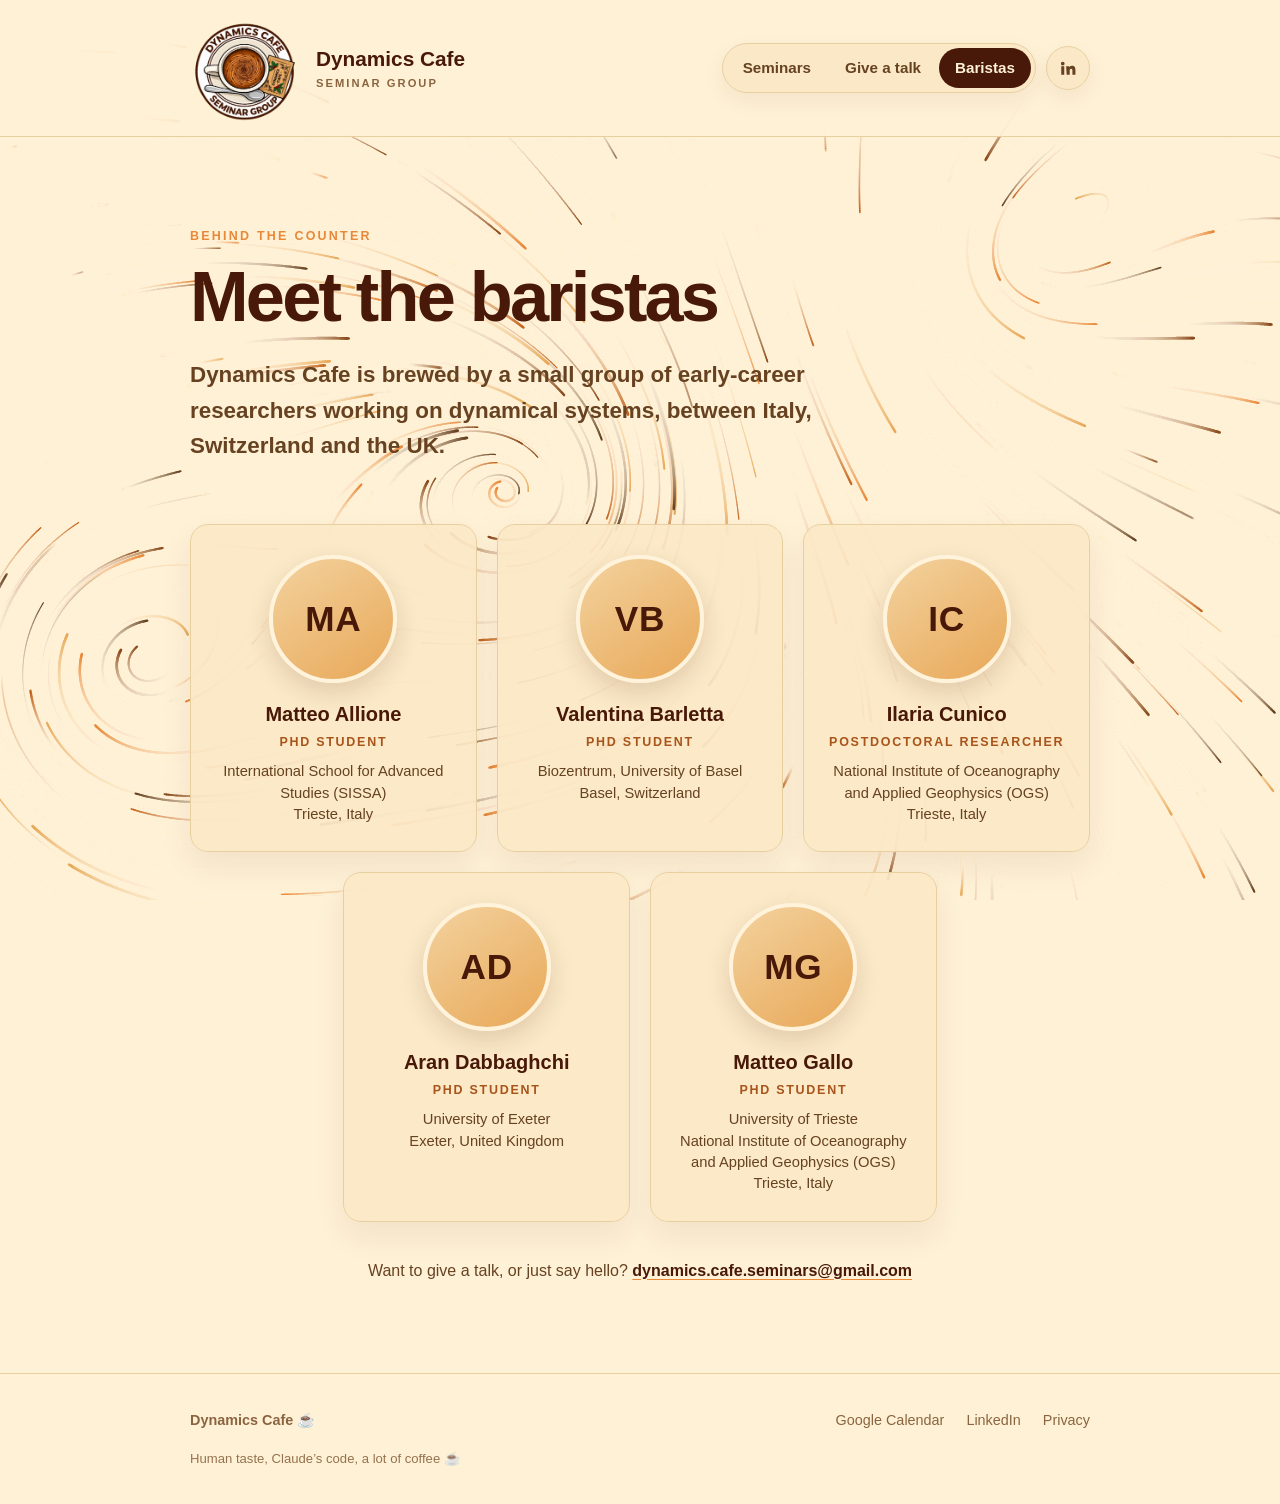
==== baristas.html @ c7403e93 "Christmas decorations, hidden from visitors: preview with ?xmas=on Co-Authored-By: Claude Opus 5.5 <" ====
<!DOCTYPE html>
<html lang="en">

<head>
  <meta charset="UTF-8">
  <meta name="viewport" content="width=device-width, initial-scale=1.0">

  <title>Meet the baristas · Dynamics Cafe</title>

  <meta
    name="description"
    content="The early-career researchers who organise Dynamics Cafe, the monthly online seminar series on dynamical systems and their applications."
  >

  <link rel="canonical" href="https://dynamics-cafe.github.io/baristas.html">
  <link rel="icon" type="image/png" sizes="32x32" href="img/favicon-32.png?v=2">
  <link rel="icon" type="image/png" sizes="192x192" href="img/favicon-192.png?v=2">
  <link rel="apple-touch-icon" href="img/apple-touch-icon.png?v=2">
  <!-- Christmas decorations, on by date (24 Nov - 10 Jan): see js/season.js -->
  <script src="js/season.js?v=20261124k"></script>

  <meta property="og:type" content="website">
  <meta property="og:site_name" content="Dynamics Cafe">
  <meta property="og:title" content="Meet the baristas · Dynamics Cafe">
  <meta property="og:description" content="The early-career researchers who organise Dynamics Cafe.">
  <meta property="og:url" content="https://dynamics-cafe.github.io/baristas.html">
  <meta property="og:image" content="https://dynamics-cafe.github.io/img/preview-card.jpg">
  <meta property="og:image:width" content="2400">
  <meta property="og:image:height" content="1260">
  <meta name="twitter:card" content="summary_large_image">
  <meta name="twitter:image" content="https://dynamics-cafe.github.io/img/preview-card.jpg">

  <link rel="stylesheet" href="style.css?v=20261124j">
</head>

<body>

<canvas id="flow" class="trajectory-background" aria-hidden="true"></canvas>

<!-- the header is written by js/nav.js, the same for every page -->
<header class="site-header" id="site-header"></header>
<script src="js/nav.js?v=20261124j" data-page="baristas"></script>


<main>

  <section class="baristas-hero">
    <div class="container">
      <p class="eyebrow">Behind the counter</p>
      <h1>Meet the baristas</h1>
      <p class="tagline">
        Dynamics Cafe is brewed by a small group of early-career researchers
        working on dynamical systems, between Italy, Switzerland and the UK.
      </p>
    </div>
  </section>

  <section class="baristas-list">
    <div class="container">
      <div id="barista-grid" class="barista-grid">
        <p class="muted">Loading the team…</p>
      </div>

      <p class="baristas-cta">
        Want to give a talk, or just say hello?
        <a href="mailto:dynamics.cafe.seminars@gmail.com">dynamics.cafe.seminars@<wbr>gmail.com</a>
      </p>
    </div>
  </section>

</main>


<!-- the footer is written by js/footer.js, the same for every page -->
<footer class="site-footer" id="site-footer"></footer>
<script src="js/footer.js?v=20261124j"></script>


<script src="js/flow.js?v=20261124a"></script>
<script src="js/team.js?v=20261124b"></script>

</body>
</html>
---- style.css ----
/* ==================================================
   Base
   ================================================== */

:root {
  /* Palette sampled from the logo and the seminar flyer */
  --ink: #481808;
  --text: #664221;
  --muted: #8A6440;
  --line: #E8CFA0;
  --soft: #FBE6C0;
  --paper: #FFF1D6;

  --coffee: #664221;
  --copper: #E88838;
  --caramel: #E8A858;
  --cream: #FFF1D6;
}

* {
  box-sizing: border-box;
}

html {
  scroll-behavior: smooth;
}

/* Links within the page land below the header that stays at the top */
html {
  scroll-padding-top: 84px;
}

/* Moving between pages (js/nav.js): the content fades out, the next page fades in,
   and the header stays put while its pill glides on */
html.is-leaving main,
html.is-leaving footer {
  opacity: 0;
  transform: translateY(6px);
  transition: opacity 0.3s ease, transform 0.3s ease;
}

html.is-arriving main,
html.is-arriving footer {
  animation: page-in 0.7s cubic-bezier(0.22, 1, 0.36, 1) both;
}

@keyframes page-in {
  from { opacity: 0; transform: translateY(10px); }
  to   { opacity: 1; transform: none; }
}

@media (prefers-reduced-motion: reduce) {
  html.is-arriving main,
  html.is-arriving footer {
    animation: none;
  }

  nav .links.is-ready .nav-pill,
  nav .links a,
  .site-header .header-bar {
    transition: none !important;
    animation: none !important;
  }
}

/* The colour lives on <html>: the fixed flow canvas (z-index -1) paints
   above it, and the transparent <body> lets it show through. */
html {
  background: var(--paper);
}

body {
  margin: 0;
  font-family: -apple-system, BlinkMacSystemFont, "Segoe UI",
    Roboto, Helvetica, Arial, sans-serif;
  color: var(--text);
  background: transparent;
  line-height: 1.6;
}

img {
  max-width: 100%;
  display: block;
}

a {
  color: inherit;
}


/* ==================================================
   Layout
   ================================================== */

.container {
  width: min(900px, 90%);
  margin: 0 auto;
}


/* ==================================================
   Header
   ================================================== */

.site-header {
  position: relative;
  z-index: 50;
}

.site-header .header-bar {
  padding: 14px 0;
  border-bottom: 1px solid var(--line);
  background: rgba(255, 241, 214, 0.93);
}

/* after scrolling past it: a slim bar at the top of the window */
.site-header.is-floating .header-bar {
  position: fixed;
  top: 0;
  left: 0;
  right: 0;
  padding: 8px 0;
  background: rgba(255, 241, 214, 0.97);
  box-shadow: 0 6px 20px rgba(72, 24, 8, 0.07);
  animation: bar-in 0.45s cubic-bezier(0.22, 1, 0.36, 1) both;
  transition: transform 0.35s cubic-bezier(0.22, 1, 0.36, 1);
}

.site-header.is-floating .nav-logo {
  width: 50px;
}

.site-header.is-floating .logo {
  gap: 12px;
  font-size: 1.1rem;
}

.site-header.is-floating .logo small {
  display: none;
}

/* phones, while scrolling down */
.site-header.is-floating.is-hidden .header-bar {
  animation: none;                     /* the slide-in animation would otherwise hold it in place */
  transform: translateY(-110%);
}

@keyframes bar-in {
  from { transform: translateY(-100%); }
  to   { transform: none; }
}

nav {
  display: flex;
  justify-content: space-between;
  align-items: center;
  gap: 20px;
}

.logo {
  display: inline-flex;
  align-items: center;
  gap: 16px;
  font-size: 1.3rem;
  font-weight: 700;
  color: var(--ink);
  text-decoration: none;
}

.logo small {
  display: block;
  font-size: 0.7rem;
  font-weight: 600;
  letter-spacing: 0.18em;
  text-transform: uppercase;
  color: var(--muted);
}

.nav-logo {
  width: 110px;
  height: auto;
  object-fit: contain;
}

/* Header links: a calm pill in the style of the seminar and team cards. One dark pill
   (added by js/nav.js) slides under the link of the page or section you are on. */
.nav-right {
  display: flex;
  align-items: center;
  gap: 10px;
}

nav .links,
.nav-icon {
  background: rgba(251, 232, 198, 0.94);
  border: 1px solid var(--line);
  box-shadow: 0 8px 22px rgba(72, 24, 8, 0.06);
}

nav .links {
  position: relative;
  display: flex;
  align-items: center;
  gap: 2px;
  padding: 4px;
  border-radius: 999px;
}

nav .links a {
  position: relative;
  z-index: 1;
  display: inline-flex;
  align-items: center;
  justify-content: center;
  padding: 8px 16px;
  border-radius: 999px;
  color: var(--text);
  font-weight: 600;
  font-size: 0.95rem;
  white-space: nowrap;
  text-decoration: none;
  transition: color 0.5s ease;
}

nav .links a:hover {
  color: var(--ink);
}

/* without the script, the current page is simply filled */
nav .links:not(.has-pill) a[aria-current="page"] {
  color: var(--cream);
  background: var(--ink);
}

.nav-pill {
  position: absolute;
  top: 4px;
  bottom: 4px;
  left: 0;
  border-radius: 999px;
  background: var(--ink);
}

nav .links.is-ready .nav-pill {
  transition: transform 0.85s cubic-bezier(0.65, 0, 0.35, 1), width 0.85s cubic-bezier(0.65, 0, 0.35, 1), opacity 0.5s ease;
}

.nav-pill.is-off {
  opacity: 0;
}

nav .links a.is-on,
nav .links a.is-on:hover {
  color: var(--cream);
}

/* LinkedIn leaves the site, so it sits apart from the page links */
.nav-icon {
  display: inline-flex;
  flex: none;
  align-items: center;
  justify-content: center;
  width: 44px;
  height: 44px;
  border-radius: 50%;
  color: var(--text);
  transition: color 0.3s ease;
}

.nav-icon svg {
  fill: currentColor;
}

.nav-icon:hover {
  color: #0A66C2;
}


/* ==================================================
   Hero
   ================================================== */

.hero {
  position: relative;
  overflow: hidden;
  padding: 110px 0 90px;
}

.hero-content {
  position: relative;
  z-index: 2;
}

.hero h1 {
  margin: 0;
  color: var(--ink);
  font-size: clamp(3rem, 9vw, 6rem);
  line-height: 1;
  letter-spacing: -0.05em;
}

.tagline {
  margin: 24px 0 10px;
  font-size: clamp(1.4rem, 4vw, 2rem);
  font-weight: 600;
}

.intro {
  max-width: 650px;
  font-size: 1.15rem;
  color: var(--text);
}


/* ==================================================
   Hero trajectory background
   ================================================== */

/* No panel blurs what is behind it (backdrop-filter): re-blurring the moving background on
   every frame made the page crawl on computers without graphics acceleration (often Chrome
   on Linux). The panels are nearly opaque instead.

   Sized to the largest viewport (100lvh): on phones the address bar slides in and out while
   scrolling, and a canvas that followed it would be stretched and redrawn on every scroll. */
.trajectory-background {
  position: fixed;
  top: 0;
  left: 0;
  width: 100%;
  height: 100vh;
  height: 100lvh;
  pointer-events: none;
  z-index: -1;
}


/* ==================================================
   Buttons
   ================================================== */

.buttons {
  display: flex;
  flex-wrap: wrap;
  gap: 12px;
  margin-top: 32px;
}

.button {
  display: inline-block;
  padding: 13px 22px;
  border-radius: 8px;

  background: var(--ink);
  color: var(--paper);

  text-decoration: none;
  font-weight: 700;

  box-shadow:
    0 6px 18px rgba(84, 32, 0, 0.16);

  transition:
    transform 0.2s ease,
    background 0.2s ease,
    box-shadow 0.2s ease;
}

.button:hover {
  background: var(--coffee);
  transform: translateY(-2px);

  box-shadow:
    0 9px 24px rgba(84, 32, 0, 0.22);
}

.button.secondary {
  background: var(--soft);
  color: var(--ink);
}

.centered-buttons {
  justify-content: center;
}


/* ==================================================
   Sections
   ================================================== */

section {
  padding: 70px 0;
  border-top: 1px solid var(--line);
}

section h2 {
  margin-top: 0;
  font-size: 2rem;
  color: var(--ink);
}

.section-intro {
  color: var(--muted);
  margin-bottom: 30px;
}


/* ==================================================
   Upcoming seminar card
   ================================================== */

.event {
  max-width: none;
  padding: 36px 40px 40px;
  background: rgba(251, 230, 192, 0.93);
  border: 1px solid var(--line);
  border-left: 4px solid var(--copper);
  border-radius: 12px;
}

.event h3 {
  margin-top: 0;
  font-size: 1.5rem;
}


/* ==================================================
   Past seminars
   ================================================== */

.seminar-list {
  display: grid;
  gap: 16px;
}

.seminar-item {
  padding: 24px 0;
  border-top: 1px solid var(--line);
}

.seminar-item:last-child {
  border-bottom: 1px solid var(--line);
}

.seminar-item h3 {
  margin: 4px 0 0;
  font-size: 1.25rem;
}


/* ==================================================
   Subscribe
   ================================================== */

.subscribe {
  text-align: center;
}

.subscribe p {
  max-width: 600px;
  margin-left: auto;
  margin-right: auto;
}


/* ==================================================
   Utility
   ================================================== */

.muted {
  color: var(--muted);
}
.meeting-note {
  color: var(--ink);
  margin-top: 14px;
}


/* ==================================================
   Footer
   ================================================== */

footer {
  padding: 35px 0;
  border-top: 1px solid var(--line);
  background: rgba(255, 241, 214, 0.93);
  color: var(--muted);
  font-size: 0.9rem;
}

footer a {
  color: inherit;
}

.footer-content {
  display: flex;
  justify-content: space-between;
  align-items: center;
  gap: 30px;
}

.footer-content p {
  margin: 0;
}

.footer-content a {
  text-decoration: none;
}

.footer-content a:hover {
  text-decoration: underline;
}


/* ==================================================
   Accessibility
   ================================================== */

@media (prefers-reduced-motion: reduce) {
  html {
    scroll-behavior: auto;
  }

  .button {
    transition: none;
  }
}


/* ==================================================
   Mobile
   ================================================== */

@media (max-width: 650px) {
  nav {
    align-items: center;
    gap: 12px;
  }

  .logo {
    gap: 12px;
  }

  .nav-logo {
    width: 85px;
  }


  .hero {
    padding: 80px 0 65px;
  }

  .footer-content {
    display: block;
  }

  .footer-content p + p {
    margin-top: 18px;
  }
}


/* Speaker profile link */

.speaker-links {
  display: flex;
  flex-wrap: wrap;
  gap: 8px;
  margin: -6px 0 18px;
}

.speaker-links a {
  padding: 4px 12px;
  border: 1px solid var(--line);
  border-radius: 999px;
  background: rgba(255, 241, 214, 0.7);
  color: var(--ink);
  font-size: 0.88rem;
  font-weight: 600;
  text-decoration: none;
  transition: border-color 0.2s ease, background 0.2s ease;
}

.speaker-links a::after {
  content: " ↗";
  color: var(--copper);
}

.speaker-links a:hover,
.speaker-links a:focus-visible {
  border-color: var(--copper);
  background: #fff;
  outline: none;
}


/* ==================================================
   Call for speakers / contact
   ================================================== */

.talk {
  border-top: 0;
  padding: 20px 0 90px;
}

.talk-panel {
  display: grid;
  grid-template-columns: 1.05fr 1fr;
  gap: 48px;
  padding: 44px;
  background: rgba(255, 241, 214, 0.93);
  border: 1px solid var(--line);
  border-radius: 20px;
  box-shadow: 0 18px 40px rgba(72, 24, 8, 0.08);
}

.talk-intro,
.talk-send {
  min-width: 0;
}

.eyebrow {
  margin: 0 0 14px;
  font-size: 0.78rem;
  font-weight: 700;
  letter-spacing: 0.18em;
  text-transform: uppercase;
  color: var(--copper);
}

.talk-intro h2 {
  display: flex;
  align-items: center;
  gap: 14px;
  margin: 0 0 18px;
  font-size: clamp(1.8rem, 4vw, 2.4rem);
  line-height: 1.15;
  letter-spacing: -0.02em;
  text-wrap: balance;
}

.mic {
  flex: none;
  fill: none;
  stroke: var(--copper);
  stroke-width: 1.8;
  stroke-linecap: round;
  stroke-linejoin: round;
}

.mic rect {
  fill: rgba(232, 136, 56, 0.16);
}

.talk-intro p {
  margin: 0 0 14px;
  font-size: 1.08rem;
}

.talk-intro .muted {
  font-size: 0.98rem;
}

.talk-send {
  padding: 28px;
  background: rgba(251, 230, 192, 0.7);
  border: 1px solid var(--line);
  border-radius: 14px;
}

.talk-label {
  margin: 0 0 14px;
  font-size: 0.78rem;
  font-weight: 700;
  letter-spacing: 0.18em;
  text-transform: uppercase;
  color: var(--muted);
}

.checklist {
  list-style: none;
  margin: 0 0 26px;
  padding: 0;
  display: grid;
  gap: 12px;
}

.checklist li {
  position: relative;
  padding-left: 32px;
  color: var(--ink);
  font-weight: 600;
}

.checklist li::before {
  content: "";
  position: absolute;
  left: 0;
  top: 0.28em;
  width: 18px;
  height: 18px;
  border-radius: 50%;
  background: var(--copper);
}

.checklist li::after {
  content: "";
  position: absolute;
  left: 6px;
  top: calc(0.28em + 3.5px);
  width: 5px;
  height: 9px;
  border: solid var(--paper);
  border-width: 0 2px 2px 0;
  transform: rotate(45deg) scale(0.9);
}

.checklist .optional {
  font-weight: 500;
  color: var(--text);
}

.checklist .optional::before {
  background: transparent;
  border: 2px solid var(--caramel);
}

.checklist .optional::after {
  display: none;
}

.checklist .optional span {
  margin-left: 6px;
  padding: 1px 8px;
  border-radius: 999px;
  border: 1px solid var(--line);
  font-size: 0.72rem;
  font-weight: 600;
  letter-spacing: 0.04em;
  text-transform: uppercase;
  color: var(--muted);
  white-space: nowrap;
}

.talk-send .button {
  display: block;
  text-align: center;
}

.talk-email {
  margin: 16px 0 4px;
  text-align: center;
  font-weight: 600;
}

.talk-email a {
  text-decoration-color: var(--copper);
  text-underline-offset: 3px;
}

.talk-note {
  margin: 0;
  text-align: center;
  font-size: 0.92rem;
}

.talk-send a:focus-visible,
.button:focus-visible {
  outline: 3px solid var(--copper);
  outline-offset: 3px;
}

@media (max-width: 760px) {
  .talk-panel {
    grid-template-columns: 1fr;
    gap: 28px;
    padding: 28px 22px;
  }

  .talk-send {
    padding: 22px;
  }

  .talk-email {
    font-size: 0.9rem;
    overflow-wrap: normal;
  }
}


/* ==================================================
   Speaker row (optional portrait) and abstract
   ================================================== */

.speaker {
  display: flex;
  align-items: center;
  gap: 20px;
  margin: 0 0 16px;
}

.speaker-info {
  margin: 0;
  min-width: 0;
}

.speaker-info strong {
  display: block;
  font-size: 1.2rem;
  line-height: 1.3;
  color: var(--ink);
}

.speaker-info span {
  display: block;
  margin-top: 4px;
  line-height: 1.45;
}

/* Fixed portrait frame: any photo (landscape, square, tall) is cropped to fit. */
.speaker-photo {
  flex: none;
  width: 112px;
  aspect-ratio: 4 / 5;
  overflow: hidden;
  border-radius: 16px;
  border: 1px solid var(--line);
  background: var(--soft);
  box-shadow: 0 10px 24px rgba(72, 24, 8, 0.14);
  position: relative;
}

.speaker-photo img {
  display: block;
  width: 100%;
  height: 100%;
  object-fit: cover;
  max-width: none;
}

.speaker-links {
  margin-top: 0;
}

.abstract {
  margin-top: 26px;
  padding: 22px 24px 20px;
  background: rgba(255, 241, 214, 0.72);
  border: 1px solid var(--line);
  border-radius: 14px;
}

.abstract-label {
  display: flex;
  align-items: center;
  gap: 12px;
  margin: 0 0 14px;
  font-size: 0.78rem;
  font-weight: 700;
  letter-spacing: 0.18em;
  text-transform: uppercase;
  color: var(--copper);
}

.abstract-label::after {
  content: "";
  flex: 1;
  height: 1px;
  background: var(--line);
}

.abstract-text {
  margin: 0 0 12px;
  max-width: 66ch;
  font-size: 1.02rem;
  line-height: 1.75;
  color: var(--text);
  hyphens: auto;
  text-wrap: pretty;
}

.abstract-text:last-child {
  margin-bottom: 0;
}

@media (max-width: 650px) {
  .event {
    padding: 22px 18px;
  }

  .speaker-photo {
    width: 84px;
    border-radius: 12px;
  }

  .speaker {
    gap: 14px;
  }

  .abstract {
    padding: 18px 16px;
  }

  .abstract-text {
    font-size: 0.98rem;
    line-height: 1.7;
  }
}


/* Seminar card: same width as the panels below.
   Speaker on the left, date and join on the right, abstract underneath in two columns. */

.event-grid {
  margin-top: 26px;
}

.event-main {
  display: grid;
  grid-template-columns: minmax(0, 1.15fr) minmax(0, 1fr);
  gap: 0 48px;
  align-items: stretch;
}

.event-who,
.event-when {
  display: flex;
  flex-direction: column;
  justify-content: center;   /* both halves centred on the same horizontal axis */
  min-width: 0;
}

.event-when {
  padding-left: 48px;
  border-left: 1px solid var(--line);
}

.event-when > :first-child {
  margin-top: 0;
}

.event-who > :last-child,
.event-when > :last-child {
  margin-bottom: 0;
}

.event-grid .abstract {
  margin-top: 30px;
}

.abstract-body {
  max-width: 76ch;
  margin: 0 auto;
}

.event-grid .abstract-text {
  max-width: none;
}

.abstract-label + .abstract-body > .abstract-text:first-child::first-letter {
  float: left;
  margin: 4px 10px 0 0;
  font-size: 3.1rem;
  line-height: 0.85;
  font-weight: 700;
  color: var(--ink);
}

@media (max-width: 820px) {
  .event {
    padding: 28px 22px 30px;
  }

  .event-main {
    grid-template-columns: minmax(0, 1fr);
    gap: 22px;
  }

  .event-when {
    padding-left: 0;
    padding-top: 22px;
    border-left: 0;
    border-top: 1px solid var(--line);
  }

}


/* ==================================================
   Calendar link
   ================================================== */

.calendar-cta {
  display: flex;
  align-items: center;
  flex-wrap: wrap;
  gap: 10px 18px;
  margin-top: 18px;
}

.calendar-cta .button {
  display: inline-flex;
  align-items: center;
  gap: 10px;
  padding: 11px 20px;
  border: 1px solid var(--line);
  background: rgba(255, 241, 214, 0.94);
  box-shadow: 0 6px 16px rgba(72, 24, 8, 0.08);
}

.calendar-cta .button:hover {
  background: #fff;
  border-color: var(--copper);
}

.calendar-cta svg {
  flex: none;
  fill: none;
  stroke: var(--copper);
  stroke-width: 1.8;
  stroke-linecap: round;
  stroke-linejoin: round;
}

.calendar-cta .muted {
  font-size: 0.95rem;
}

.footer-links {
  display: flex;
  gap: 22px;
}


.calendar-help {
  margin-top: 14px;
  max-width: 640px;
  padding: 12px 18px;
  background: rgba(255, 241, 214, 0.94);
  border: 1px solid var(--line);
  border-radius: 12px;
}

.calendar-help summary {
  cursor: pointer;
  font-weight: 600;
  color: var(--ink);
}

.calendar-help ol {
  margin: 12px 0 10px;
  padding-left: 1.2em;
}

.calendar-help li + li {
  margin-top: 4px;
}

.ics-url {
  width: 100%;
  box-sizing: border-box;
  padding: 9px 12px;
  border: 1px solid var(--line);
  border-radius: 8px;
  background: #fff;
  color: var(--text);
  font: 0.82rem/1.4 ui-monospace, SFMono-Regular, Menlo, Consolas, monospace;
}

.calendar-help p {
  margin: 10px 0 0;
  font-size: 0.92rem;
}

.calendar-help ul {
  margin: 12px 0 0;
  padding-left: 1.2em;
}

.calendar-help ul li + li {
  margin-top: 4px;
}

.calendar-help .ics-url {
  margin-top: 12px;
}

.ics-row {
  display: flex;
  gap: 8px;
  align-items: stretch;
  margin-top: 12px;
}

.ics-row .ics-url {
  flex: 1;
  min-width: 0;
  margin-top: 0;
}

.copy-button {
  flex: none;
  padding: 0 18px;
  border: 1px solid var(--ink);
  border-radius: 8px;
  background: var(--ink);
  color: var(--paper);
  font: inherit;
  font-size: 0.92rem;
  font-weight: 700;
  cursor: pointer;
  transition: background 0.2s ease, transform 0.2s ease;
}

.copy-button:hover {
  background: var(--coffee);
}

.copy-button:focus-visible {
  outline: 3px solid var(--copper);
  outline-offset: 2px;
}

.copy-button.is-copied {
  background: #2f6b3a;
  border-color: #2f6b3a;
}

.copy-status {
  min-height: 1.3em;
  margin: 8px 0 0;
  font-size: 0.88rem;
  color: var(--muted);
}

@media (max-width: 480px) {
  .ics-row {
    flex-direction: column;
  }

  .copy-button {
    padding: 11px 18px;
  }
}


/* Small credit line under the footer */

.footer-credit {
  margin-top: 16px;
  margin-bottom: 0;
  font-size: 0.82rem;
  color: var(--muted);
  opacity: 0.9;
}


/* ==================================================
   Seminar deck: past seminars on the left, next seminar first
   ================================================== */

.seminar-deck {
  max-width: 100%;
}

.deck-bar {
  display: flex;
  align-items: center;
  justify-content: space-between;
  gap: 12px;
  margin: 0 0 12px;
}

.deck-bar[hidden] {
  display: none;
}

.deck-status {
  flex: 1;
  display: flex;
  align-items: center;
  gap: 14px;
  margin: 0;
  min-width: 0;
}

/* plain text between two hairlines, so it never looks like one of the buttons */
.deck-status::before,
.deck-status::after {
  content: "";
  flex: 1;
  height: 1px;
  background: rgba(72, 24, 8, 0.28);
}

.deck-status > span {
  display: flex;
  flex-direction: column;
  align-items: center;
  gap: 2px;
  text-align: center;
  line-height: 1.25;
  text-shadow:
    0 0 6px var(--paper),
    0 0 12px var(--paper),
    0 0 18px var(--paper);
}

/* small tracked eyebrow, like the "Save the date" label */
.deck-kind {
  color: #A8541A;
  font-size: 0.74rem;
  font-weight: 800;
  letter-spacing: 0.2em;
  text-transform: uppercase;
}

.deck-date {
  color: var(--ink);
  font-size: 1.05rem;
  font-weight: 700;
}

/* where you are in the strip */
.deck-dots {
  display: flex;
  justify-content: center;
  gap: 8px;
  margin-top: 14px;
}

.deck-dots[hidden] {
  display: none;
}

.deck-dots button {
  width: 8px;
  height: 8px;
  padding: 0;
  border: 0;
  border-radius: 999px;
  background: rgba(72, 24, 8, 0.25);
  cursor: pointer;
  transition: width 0.25s ease, background 0.25s ease;
}

.deck-dots button[aria-current="true"] {
  width: 24px;
  background: var(--copper);
}

.deck-dots button:focus-visible {
  outline: 3px solid var(--copper);
  outline-offset: 3px;
}

.deck-btn {
  display: inline-flex;
  align-items: center;
  gap: 6px;
  padding: 9px 16px;
  border: 1px solid var(--line);
  border-radius: 999px;
  background: rgba(255, 241, 214, 0.95);
  color: var(--ink);
  font: inherit;
  font-size: 0.9rem;
  font-weight: 700;
  cursor: pointer;
  transition: border-color 0.2s ease, background 0.2s ease, opacity 0.2s ease;
}

.deck-btn svg {
  flex: none;
  fill: none;
  stroke: var(--copper);
  stroke-width: 2.2;
  stroke-linecap: round;
  stroke-linejoin: round;
}

.deck-btn:hover:not(:disabled) {
  border-color: var(--copper);
  background: #fff;
}

.deck-btn:disabled {
  opacity: 0.35;
  cursor: default;
}

.deck-btn:focus-visible,
.deck-track:focus-visible {
  outline: 3px solid var(--copper);
  outline-offset: 3px;
}

.deck-track {
  position: relative;
  display: flex;
  align-items: flex-start;
  gap: 20px;
  overflow-x: auto;
  overflow-y: hidden;
  scroll-snap-type: x mandatory;
  overscroll-behavior-x: contain;
  scrollbar-width: none;
  -webkit-overflow-scrolling: touch;
  border-radius: 12px;
}

/* phones: the script moves the strip one card per swipe, so the browser's snapping is off */
.deck-track.swipe {
  scroll-snap-type: none;
  touch-action: pan-y pinch-zoom;
}

.deck-track::-webkit-scrollbar {
  display: none;
}

.deck-track.ready {
  transition: height 0.3s ease;
}

.deck-slide {
  flex: 0 0 100%;
  min-width: 0;
  box-sizing: border-box;
  scroll-snap-align: start;
  scroll-snap-stop: always;
}

.past-slide {
  border-left-color: var(--caramel);
}

/* the bar above already says which seminar this is */
.seminar-deck.has-bar .deck-slide > p.muted:first-child {
  display: none;
}

.keyword-chips {
  display: flex;
  flex-wrap: wrap;
  gap: 6px;
  margin: 14px 0 0;
}

.keyword-chips span {
  padding: 3px 11px;
  border-radius: 999px;
  background: rgba(232, 136, 56, 0.16);
  color: var(--ink);
  font-size: 0.8rem;
  font-weight: 600;
}

@media (max-width: 520px) {
  .deck-bar {
    flex-wrap: wrap;
  }

  .deck-status {
    order: 3;
    flex-basis: 100%;
  }
}

@media (prefers-reduced-motion: reduce) {
  .deck-track.ready {
    transition: none;
  }
}

.planned {
  margin: 4px 0 14px;
  padding: 14px 18px;
  background: rgba(255, 241, 214, 0.75);
  border: 1px solid var(--line);
  border-radius: 12px;
}

.planned p {
  margin: 0;
}

.planned-label {
  margin-bottom: 4px !important;
  font-size: 0.78rem;
  font-weight: 700;
  letter-spacing: 0.16em;
  text-transform: uppercase;
  color: var(--copper);
}


/* "Brewing..." card, while the next speaker is not announced yet */

.brew {
  display: grid;
  grid-template-columns: auto 1fr;
  align-items: center;
  gap: 24px 40px;
}

.brew-figure {
  display: grid;
  justify-items: center;
  gap: 10px;
}

.brew-art {
  position: relative;
  width: 176px;
  height: 176px;
  border-radius: 50%;
  overflow: hidden;
  background: radial-gradient(circle at 50% 45%, #fff8ea 0%, var(--paper) 62%, rgba(255, 241, 214, 0.4) 100%);
  border: 1px solid var(--line);
}

/* names the brewing method on show: method on one line, place on the next. Fixed size, so a
   long name never reflows the card when it changes. */
.brew-caption {
  display: grid;
  gap: 2px;
  width: 176px;
  height: 2.6em;
  margin: 0;
  text-align: center;
  white-space: nowrap;
}

.brew-name {
  font-size: 0.72rem;
  font-weight: 800;
  letter-spacing: 0.14em;
  text-transform: uppercase;
  color: #A8541A;
}

.brew-place {
  font-size: 0.78rem;
  color: var(--muted);
}

.brewing {
  margin: 0 0 6px;
  font-size: 2.1rem !important;
  letter-spacing: -0.01em;
  color: var(--ink);
}

.brew-dots i {
  font-style: normal;
  animation: brew-dot 1.8s ease-in-out infinite;
}

.brew-dots i:nth-child(2) { animation-delay: 0.3s; }
.brew-dots i:nth-child(3) { animation-delay: 0.6s; }

.brew-lead {
  margin: 0 0 16px;
}

.brew .planned {
  margin: 0;
}

.brew-note {
  margin: 22px 0 0;
}

.brew-doodle {
  display: block;
  width: 100%;
  height: 100%;
}

.brew-doodle .line,
.brew-doodle .stream,
.brew-doodle .water {
  fill: none;
  stroke: var(--ink);
  stroke-width: 2.4;
  stroke-linecap: round;
  stroke-linejoin: round;
}

.brew-doodle .thin {
  stroke-width: 1.4;
  opacity: 0.6;
}

.brew-doodle .thick {
  stroke-width: 3.4;
}

.brew-doodle .knob {
  fill: var(--ink);
}

.brew-doodle .needle,
.brew-doodle .flame,
.brew-doodle .lamp {
  stroke: var(--copper);
  fill: var(--copper);
}

.brew-doodle .needle {
  fill: none;
}

/* coffee pouring: thin dashed lines flowing down */
.brew-doodle .stream {
  stroke: var(--copper);
  stroke-width: 1.8;
  stroke-dasharray: 5 4;
  animation: pour-flow 0.6s linear infinite;
}

.brew-doodle .water {
  stroke: var(--muted);
  stroke-width: 1.4;
  stroke-dasharray: 3 4;
  animation: pour-flow 0.5s linear infinite;
}

.brew-doodle .coffee,
.brew-doodle .drop {
  fill: #6b2f12;
  opacity: 0.8;
}

.brew-doodle .milk {
  fill: #EDD3A8;
}

/* poured liquid: a ribbon that falls in an arc, with a faint highlight running down it */
.brew-doodle .liquid {
  fill: #6b2f12;
  opacity: 0.85;
}

.brew-doodle .water-liquid {
  fill: rgba(102, 66, 33, 0.45);
}

.brew-doodle .shine {
  fill: none;
  stroke: rgba(255, 241, 214, 0.75);
  stroke-width: 0.7;
  stroke-linecap: round;
  stroke-dasharray: 2 6;
  animation: pour-flow 0.5s linear infinite;
}

.brew-doodle .foam-fill {
  fill: #D9A066;
}

.brew-doodle .grounds {
  fill: #3b1a0a;
}

.brew-doodle .bubble {
  fill: none;
  stroke: #D9A066;
  stroke-width: 1;
}

.brew-doodle .hole {
  fill: var(--ink);
}

.brew-doodle .plate {
  fill: var(--paper);
}

.brew-doodle .foam {
  fill: #D9A066;
  stroke: var(--ink);
  stroke-width: 1.4;
}

@keyframes pour-flow {
  to { stroke-dashoffset: -9; }
}

@keyframes brew-dot {
  0%, 100% { opacity: 0.2; }
  40% { opacity: 1; }
}

@media (max-width: 620px) {
  .brew {
    grid-template-columns: 1fr;
    justify-items: center;
    text-align: center;
  }

  .brew-art {
    width: 156px;
    height: 156px;
  }


  .brew-text {
    width: 100%;
  }

  .brew .planned {
    text-align: left;
  }

  .brewing {
    font-size: 1.8rem !important;
  }
}

@media (prefers-reduced-motion: reduce) {
  .brew-doodle .stream,
  .brew-doodle .shine,
  .brew-doodle .water,
  .brew-dots i {
    animation: none;
  }
}


/* ==================================================
   Abstract "Read more" (only shows on phones)
   ================================================== */

.abstract-more {
  display: block;
  margin: 12px auto 0;
  padding: 8px 18px;
  border: 1px solid var(--line);
  border-radius: 999px;
  background: rgba(255, 241, 214, 0.95);
  color: var(--ink);
  font: inherit;
  font-size: 0.9rem;
  font-weight: 700;
  cursor: pointer;
}

.abstract-more[hidden] {
  display: none;
}

.abstract-more:focus-visible {
  outline: 3px solid var(--copper);
  outline-offset: 3px;
}


/* ==================================================
   Phones: lighter, roomier layout and a smoother scroll
   (kept last so it wins over the wider breakpoints above)
   ================================================== */

@media (max-width: 650px) {

  .site-header .header-bar,
  footer {
    background: rgba(255, 241, 214, 0.94);
  }

  .event {
    background: rgba(251, 232, 198, 0.95);
  }

  .talk-panel,
  .calendar-help,
  .calendar-cta .button {
    background: rgba(255, 243, 220, 0.95);
  }

  /* 16px side margins */
  .container {
    width: auto;
    margin: 0 16px;
  }

  /* header: small logo, name on one line, links on one row */
  .site-header .header-bar {
    padding: 10px 0;
  }

  html {
    scroll-padding-top: 72px;
  }

  /* the bar at the top of the window: just the links */
  .site-header.is-floating .header-bar {
    padding: 8px 0;
  }

  .site-header.is-floating .logo {
    display: none;
  }

  nav {
    gap: 10px;
  }

  .logo {
    gap: 10px;
    font-size: 1.05rem;
    line-height: 1.2;
    white-space: nowrap;
  }

  .logo small {
    font-size: 0.62rem;
    letter-spacing: 0.16em;
  }

  .nav-logo {
    width: 52px;
  }

  /* links get their own row under the logo, spread across the width */
  nav {
    flex-wrap: wrap;
  }

  .nav-right {
    width: 100%;
    gap: 8px;
  }

  nav .links {
    flex: 1;
    min-width: 0;
  }

  nav .links a {
    flex: 1 1 auto;
    padding: 8px 8px;
    font-size: 0.9rem;
  }

  .nav-icon {
    width: 42px;
    height: 42px;
  }


  /* hero */
  .hero {
    padding: 44px 0 56px;
  }

  .hero h1 {
    font-size: clamp(2.8rem, 15vw, 3.6rem);
  }

  .tagline {
    margin: 14px 0 22px;
    font-size: 1.22rem;
    line-height: 1.4;
  }

  /* seminar strip: round arrows either side of the date */
  .deck-bar {
    flex-wrap: nowrap;
    gap: 10px;
    margin-bottom: 14px;
  }

  .deck-status {
    order: 0;
    flex-basis: auto;
    gap: 10px;
  }

  .deck-btn {
    flex: none;
    justify-content: center;
    width: 40px;
    height: 40px;
    padding: 0;
  }

  .deck-btn span {
    display: none;
  }

  .deck-btn svg {
    width: 18px;
    height: 18px;
  }

  .deck-dots {
    margin-top: 16px;
  }

  /* seminar card */
  .event {
    padding: 22px 18px 24px;
    border-radius: 14px;
  }

  .event h3 {
    font-size: 1.32rem;
    line-height: 1.3;
    text-wrap: balance;
  }

  .event-grid {
    margin-top: 18px;
  }

  .event-main {
    gap: 18px;
  }

  .event-when {
    padding-top: 18px;
  }

  .speaker {
    align-items: flex-start;
  }

  .speaker-info strong {
    font-size: 1.1rem;
  }

  .speaker-info span {
    font-size: 0.92rem;
  }

  .keyword-chips {
    margin-top: 12px;
  }

  .event-when .buttons {
    margin-top: 16px;
  }

  .event-when .button {
    display: block;
    width: 100%;
    text-align: center;
  }

  .meeting-note {
    font-size: 0.92rem;
    color: var(--text);
  }

  /* abstract: no box inside the box, no hyphen breaks, first lines only until opened */
  .event-grid .abstract {
    margin-top: 22px;
    padding: 18px 0 0;
    background: none;
    border: 0;
    border-top: 1px solid var(--line);
    border-radius: 0;
  }

  .abstract-text {
    font-size: 0.97rem;
    line-height: 1.65;
    hyphens: manual;
  }

  .abstract:not(.is-open) .abstract-body {
    max-height: 15em;
    overflow: hidden;
  }

  .abstract.is-cut:not(.is-open) .abstract-body {
    -webkit-mask-image: linear-gradient(to bottom, #000 60%, transparent);
    mask-image: linear-gradient(to bottom, #000 60%, transparent);
  }

  .abstract-label + .abstract-body > .abstract-text:first-child::first-letter {
    font-size: 2.6rem;
    margin-right: 8px;
  }

  /* calendar buttons: same width, one per row */
  .calendar-cta {
    flex-direction: column;
    align-items: stretch;
    gap: 10px;
    margin-top: 22px;
  }

  .calendar-cta .button {
    justify-content: center;
  }

  .calendar-cta .muted {
    text-align: center;
    font-size: 0.88rem;
  }

  .calendar-help {
    padding: 12px 16px;
  }

  .calendar-help summary {
    font-size: 0.92rem;
  }

  /* call for speakers */
  .talk {
    padding: 8px 0 56px;
  }

  .talk-panel {
    gap: 22px;
    padding: 26px 18px 18px;
    border-radius: 16px;
  }

  .talk-intro h2 {
    font-size: 1.75rem;
    gap: 10px;
  }

  .talk-intro p {
    font-size: 1rem;
  }

  .talk-intro .muted {
    font-size: 0.92rem;
    margin-bottom: 0;
  }

  .talk-send {
    padding: 20px 18px;
  }

  /* footer: one centred column */
  footer {
    padding: 26px 0 30px;
    text-align: center;
  }

  .footer-links {
    justify-content: center;
  }

  .footer-credit {
    margin-top: 14px;
  }

  .brew-note {
    text-align: center;
    font-size: 0.92rem;
  }
}


/* ==================================================
   Baristas: "Behind the counter" teaser and the team page
   ================================================== */

.counter {
  border-top: 0;
  padding: 0 0 90px;
}

.counter-card {
  display: grid;
  grid-template-columns: auto 1fr auto;
  align-items: center;
  gap: 28px;
  padding: 28px 34px;
  background: rgba(255, 243, 220, 0.93);
  border: 1px solid var(--line);
  border-radius: 20px;
  box-shadow: 0 18px 40px rgba(72, 24, 8, 0.08);
  color: inherit;
  text-decoration: none;
  transition: border-color 0.2s ease, transform 0.2s ease, box-shadow 0.2s ease;
}

.counter-card:hover,
.counter-card:focus-visible {
  border-color: var(--copper);
  transform: translateY(-2px);
  box-shadow: 0 22px 46px rgba(72, 24, 8, 0.12);
  outline: none;
}

.counter-text {
  display: grid;
  gap: 4px;
  min-width: 0;
}

.counter-text .eyebrow {
  margin: 0;
}

.counter-title {
  text-wrap: balance;
  color: var(--ink);
  font-size: 1.45rem;
  font-weight: 700;
  line-height: 1.25;
}

.counter-lead {
  color: var(--text);
}

.counter-go {
  padding: 11px 20px;
  border-radius: 8px;
  background: var(--ink);
  color: var(--paper);
  font-weight: 700;
  white-space: nowrap;
}

/* overlapping round faces */
.barista-faces {
  display: flex;
  padding-left: 14px;
}

.barista-faces > span {
  margin-left: -14px;
}

.barista-face,
.barista-photo {
  display: grid;
  place-items: center;
  overflow: hidden;
  border-radius: 50%;
  background: var(--soft);
  color: var(--ink);
  font-weight: 800;
  letter-spacing: 0.02em;
}

.barista-face {
  width: 54px;
  height: 54px;
  border: 3px solid #FFF3DC;
  font-size: 0.95rem;
  box-shadow: 0 4px 10px rgba(72, 24, 8, 0.12);
}

.barista-face img,
.barista-photo img {
  width: 100%;
  height: 100%;
  object-fit: cover;
  max-width: none;
}

.is-initials {
  background: linear-gradient(145deg, #F3D29E, #E8A858);
}

/* the team page */
.baristas-hero {
  border-top: 0;
  padding: 90px 0 30px;
}

.baristas-hero h1 {
  margin: 0;
  color: var(--ink);
  font-size: clamp(2.6rem, 7vw, 4.4rem);
  line-height: 1.02;
  letter-spacing: -0.04em;
}

.baristas-hero .tagline {
  max-width: 640px;
  font-size: clamp(1.15rem, 2.6vw, 1.4rem);
}

.baristas-list {
  border-top: 0;
  padding: 20px 0 90px;
}

/* wraps into centred rows, so five cards sit as 3 + 2 without a hole on the right */
.barista-grid {
  display: flex;
  flex-wrap: wrap;
  justify-content: center;
  gap: 20px;
}

.barista-grid > .barista {
  flex: 0 1 calc((100% - 40px) / 3);
  min-width: 250px;
}

.barista {
  display: flex;
  flex-direction: column;
  align-items: center;
  padding: 30px 24px 26px;
  text-align: center;
  background: rgba(251, 232, 198, 0.94);
  border: 1px solid var(--line);
  border-radius: 18px;
  box-shadow: 0 14px 32px rgba(72, 24, 8, 0.07);
}

.barista-photo {
  width: 128px;
  height: 128px;
  margin-bottom: 18px;
  border: 4px solid #FFF3DC;
  font-size: 2.2rem;
  box-shadow: 0 10px 24px rgba(72, 24, 8, 0.14);
}

.barista h2 {
  margin: 0;
  color: var(--ink);
  font-size: 1.25rem;
  line-height: 1.3;
}

.barista-role {
  margin: 6px 0 0;
  color: #A8541A;
  font-size: 0.78rem;
  font-weight: 800;
  letter-spacing: 0.14em;
  text-transform: uppercase;
}

.barista-affiliation {
  margin: 8px 0 0;
  font-size: 0.92rem;
  line-height: 1.45;
}

.barista-bio {
  margin: 14px 0 0;
  font-size: 0.95rem;
  line-height: 1.6;
}

.barista-coffee {
  margin: 14px 0 0;
  padding: 6px 14px;
  border-radius: 999px;
  background: rgba(232, 136, 56, 0.16);
  color: var(--ink);
  font-size: 0.88rem;
  font-weight: 600;
}

.barista-coffee span {
  margin-right: 6px;
  color: #A8541A;
  font-size: 0.7rem;
  font-weight: 800;
  letter-spacing: 0.12em;
  text-transform: uppercase;
}

.barista-links {
  justify-content: center;
  margin: 16px 0 0;
}

.baristas-cta {
  margin: 36px 0 0;
  text-align: center;
  color: var(--text);
}

.baristas-cta a {
  font-weight: 700;
  color: var(--ink);
  text-decoration-color: var(--copper);
  text-underline-offset: 3px;
}

@media (max-width: 760px) {
  .counter-card {
    grid-template-columns: 1fr;
    justify-items: center;
    text-align: center;
    gap: 16px;
    padding: 26px 20px;
  }

  .counter-go {
    width: 100%;
    text-align: center;
  }
}

@media (max-width: 650px) {
  .logo {
    min-width: 0;
  }

  .counter {
    padding-bottom: 56px;
  }

  .baristas-hero {
    padding: 44px 0 16px;
  }

  .baristas-list {
    padding-bottom: 56px;
  }
}


/* ==================================================
   Privacy notice (privacy.html)
   ================================================== */

.policy-hero {
  padding-bottom: 24px;
}

.policy {
  padding: 10px 0 90px;
}

/* contents on the left (stays in view), the text on the right */
.policy-layout {
  display: grid;
  grid-template-columns: 250px minmax(0, 1fr);
  gap: 28px;
  align-items: start;
}

.policy-toc,
.policy-text {
  background: rgba(251, 232, 198, 0.94);
  border: 1px solid var(--line);
  border-radius: 18px;
  box-shadow: 0 14px 32px rgba(72, 24, 8, 0.07);
}

.policy-toc {
  position: sticky;
  top: 92px;
  padding: 20px 14px 16px;
  max-height: calc(100vh - 110px);
  overflow-y: auto;
}

.policy-toc-title {
  margin: 0 10px 10px;
  color: var(--copper);
  font-size: 0.78rem;
  font-weight: 700;
  letter-spacing: 0.16em;
  text-transform: uppercase;
}

.policy-toc ol {
  margin: 0;
  padding: 0;
  list-style: none;
}

.policy-toc a {
  display: flex;
  gap: 10px;
  padding: 7px 10px;
  border-radius: 10px;
  color: var(--text);
  font-size: 0.9rem;
  line-height: 1.35;
  text-decoration: none;
  transition: background 0.2s ease, color 0.2s ease;
}

.policy-toc a span {
  flex: none;
  min-width: 1.4em;
  color: var(--copper);
  font-weight: 700;
}

.policy-toc a:hover {
  color: var(--ink);
  background: rgba(255, 255, 255, 0.55);
}

.policy-text {
  padding: 18px 44px 30px;
  color: var(--text);
  line-height: 1.7;
}

.policy-section {
  padding: 26px 0 8px;
  border-top: 1px solid var(--line);
}

.policy-section:first-child {
  border-top: 0;
}

.policy-section h2 {
  display: flex;
  align-items: baseline;
  gap: 14px;
  margin: 0 0 14px;
  color: var(--ink);
  font-size: 1.3rem;
  line-height: 1.3;
}

.policy-num {
  flex: none;
  color: var(--copper);
  font-size: 1rem;
  font-weight: 700;
}

.policy-section p {
  margin: 0 0 14px;
  max-width: 70ch;
}

.policy-section a {
  color: var(--ink);
  text-decoration-color: var(--copper);
  text-underline-offset: 3px;
  overflow-wrap: anywhere;
}

@media (max-width: 900px) {
  .policy-layout {
    grid-template-columns: 1fr;
  }

  .policy-toc {
    position: static;
    max-height: none;
  }

  .policy-toc ol {
    display: grid;
    grid-template-columns: repeat(auto-fill, minmax(220px, 1fr));
  }
}

@media (max-width: 650px) {
  .policy-text {
    padding: 8px 20px 20px;
  }

  .policy-section h2 {
    font-size: 1.15rem;
  }

  .policy-section p {
    font-size: 0.98rem;
  }
}

/* contents list: a pill glides to the section being read (js/policy.js) */
.policy-toc ol {
  position: relative;
}

.policy-toc-pill {
  position: absolute;
  top: 0;
  left: 0;
  right: 0;
  height: 0;
  border-radius: 10px;
  background: #FFF6E6;
  box-shadow: 0 2px 8px rgba(72, 24, 8, 0.08), inset 3px 0 0 var(--copper);
  pointer-events: none;
}

.policy-toc ol.is-ready .policy-toc-pill {
  transition: transform 0.6s cubic-bezier(0.65, 0, 0.35, 1), height 0.6s cubic-bezier(0.65, 0, 0.35, 1);
}

.policy-toc li {
  position: relative;
  z-index: 1;
}

.policy-toc a.is-on {
  color: var(--ink);
  font-weight: 600;
}

.policy-toc a.is-on:hover {
  background: transparent;
}

/* small screens: a slim bar with the current section, under the header */
.policy-strip {
  display: none;
}

@media (max-width: 900px) {
  /* the pill would be out of view at the top: the bar does its job instead */
  .policy-toc-pill {
    display: none;
  }

  .policy-strip {
    position: sticky;
    top: 0;
    z-index: 40;
    display: flex;
    align-items: center;
    gap: 10px;
    width: 100%;
    height: 50px;
    margin-bottom: -50px;            /* takes no room in the page */
    padding: 0 16px;
    border: 0;
    border-bottom: 1px solid var(--line);
    background: #FBE8C6;
    box-shadow: 0 6px 16px rgba(72, 24, 8, 0.06);
    color: var(--ink);
    font: inherit;
    font-size: 0.92rem;
    text-align: left;
    cursor: pointer;
    opacity: 0;
    visibility: hidden;
    transform: translateY(-8px);
    transition: opacity 0.3s ease, transform 0.3s ease, visibility 0.3s, top 0.35s cubic-bezier(0.22, 1, 0.36, 1);
  }

  .policy-strip.is-shown {
    opacity: 1;
    visibility: visible;
    transform: none;
  }

  /* sits under the header bar while that is showing */
  .site-header.is-floating:not(.is-hidden) ~ main .policy-strip {
    top: var(--bar-height, 60px);
  }

  .policy-strip-num {
    flex: none;
    color: var(--copper);
    font-weight: 700;
  }

  .policy-strip-name {
    flex: 1;
    min-width: 0;
    overflow: hidden;
    font-weight: 600;
    white-space: nowrap;
    text-overflow: ellipsis;
  }

  .policy-strip-up {
    display: inline-flex;
    flex: none;
    align-items: center;
    gap: 4px;
    color: var(--text);
    font-size: 0.8rem;
  }

  .policy-strip-up svg {
    fill: none;
    stroke: currentColor;
    stroke-width: 2.4;
    stroke-linecap: round;
    stroke-linejoin: round;
  }

  .policy-strip-progress {
    position: absolute;
    left: 0;
    right: 0;
    bottom: -1px;
    height: 2px;
  }

  .policy-strip-progress span {
    display: block;
    height: 100%;
    background: var(--copper);
    transform: scaleX(0);
    transform-origin: left;
    transition: transform 0.15s linear;
  }
}

@media (max-width: 900px) and (prefers-reduced-motion: reduce) {
  .policy-strip {
    transition: none;
  }
}


/* ==================================================
   Christmas (js/season.js switches these on by date: 24 November - 10 January)
   ================================================== */

/* lights: a string along the bottom of the header, half the bulbs glowing at a time */
.xmas-lights .site-header .header-bar {
  position: relative;
}

.xmas-lights .site-header.is-floating .header-bar {
  position: fixed;
}

.xmas-lights .header-bar::before,
.xmas-lights .header-bar::after {
  content: "";
  position: absolute;
  left: 0;
  right: 0;
  bottom: -16px;
  height: 26px;
  background-repeat: repeat-x;
  background-position: center top;
  pointer-events: none;
}

.xmas-lights .header-bar::before {
  background-image: url("data:image/svg+xml,%3Csvg%20xmlns%3D%22http%3A//www.w3.org/2000/svg%22%20width%3D%22240%22%20height%3D%2226%22%20viewBox%3D%220%200%20240%2026%22%3E%3Cellipse%20cx%3D%2290%22%20cy%3D%2216%22%20rx%3D%226.5%22%20ry%3D%228.2%22%20fill%3D%22%23E7A92B%22%20opacity%3D%22.22%22/%3E%3Cellipse%20cx%3D%22210%22%20cy%3D%2216%22%20rx%3D%226.5%22%20ry%3D%228.2%22%20fill%3D%22%233D7FC4%22%20opacity%3D%22.22%22/%3E%3C/svg%3E"), url("data:image/svg+xml,%3Csvg%20xmlns%3D%22http%3A//www.w3.org/2000/svg%22%20width%3D%22240%22%20height%3D%2226%22%20viewBox%3D%220%200%20240%2026%22%3E%3Cpath%20d%3D%22M0%203%20Q30%2013%2060%203%20T120%203%20T180%203%20T240%203%22%20fill%3D%22none%22%20stroke%3D%22%234E2A14%22%20stroke-width%3D%221.4%22/%3E%3Crect%20x%3D%2227.6%22%20y%3D%227%22%20width%3D%224.8%22%20height%3D%224.2%22%20rx%3D%221%22%20fill%3D%22%235a3a1c%22/%3E%3Cellipse%20cx%3D%2230%22%20cy%3D%2216%22%20rx%3D%224.2%22%20ry%3D%226%22%20fill%3D%22%23D7322B%22/%3E%3Cellipse%20cx%3D%2228.6%22%20cy%3D%2214%22%20rx%3D%221.1%22%20ry%3D%222%22%20fill%3D%22%23fff%22%20opacity%3D%22.6%22/%3E%3Crect%20x%3D%2287.6%22%20y%3D%227%22%20width%3D%224.8%22%20height%3D%224.2%22%20rx%3D%221%22%20fill%3D%22%235a3a1c%22/%3E%3Cellipse%20cx%3D%2290%22%20cy%3D%2216%22%20rx%3D%224.2%22%20ry%3D%226%22%20fill%3D%22%23E7A92B%22/%3E%3Cellipse%20cx%3D%2288.6%22%20cy%3D%2214%22%20rx%3D%221.1%22%20ry%3D%222%22%20fill%3D%22%23fff%22%20opacity%3D%22.6%22/%3E%3Crect%20x%3D%22147.6%22%20y%3D%227%22%20width%3D%224.8%22%20height%3D%224.2%22%20rx%3D%221%22%20fill%3D%22%235a3a1c%22/%3E%3Cellipse%20cx%3D%22150%22%20cy%3D%2216%22%20rx%3D%224.2%22%20ry%3D%226%22%20fill%3D%22%232F8A46%22/%3E%3Cellipse%20cx%3D%22148.6%22%20cy%3D%2214%22%20rx%3D%221.1%22%20ry%3D%222%22%20fill%3D%22%23fff%22%20opacity%3D%22.6%22/%3E%3Crect%20x%3D%22207.6%22%20y%3D%227%22%20width%3D%224.8%22%20height%3D%224.2%22%20rx%3D%221%22%20fill%3D%22%235a3a1c%22/%3E%3Cellipse%20cx%3D%22210%22%20cy%3D%2216%22%20rx%3D%224.2%22%20ry%3D%226%22%20fill%3D%22%233D7FC4%22/%3E%3Cellipse%20cx%3D%22208.6%22%20cy%3D%2214%22%20rx%3D%221.1%22%20ry%3D%222%22%20fill%3D%22%23fff%22%20opacity%3D%22.6%22/%3E%3C/svg%3E");
  animation: xmas-twinkle 2.6s ease-in-out infinite;
}

.xmas-lights .header-bar::after {
  background-image: url("data:image/svg+xml,%3Csvg%20xmlns%3D%22http%3A//www.w3.org/2000/svg%22%20width%3D%22240%22%20height%3D%2226%22%20viewBox%3D%220%200%20240%2026%22%3E%3Cellipse%20cx%3D%2230%22%20cy%3D%2216%22%20rx%3D%226.5%22%20ry%3D%228.2%22%20fill%3D%22%23D7322B%22%20opacity%3D%22.22%22/%3E%3Cellipse%20cx%3D%22150%22%20cy%3D%2216%22%20rx%3D%226.5%22%20ry%3D%228.2%22%20fill%3D%22%232F8A46%22%20opacity%3D%22.22%22/%3E%3C/svg%3E");
  animation: xmas-twinkle 2.6s ease-in-out -1.3s infinite;
}

@keyframes xmas-twinkle {
  0%, 100% { opacity: 1; }
  50%      { opacity: 0.55; }
}

/* hat: a Santa hat riding on the dark header pill */
.xmas-hat .nav-pill::after {
  content: "";
  position: absolute;
  top: -15px;
  left: -10px;
  width: 34px;
  height: 29px;
  background: url("../img/xmas/hat.webp") center / contain no-repeat;
  transform: rotate(-14deg);
  pointer-events: none;
}

.xmas-hat .nav-pill.is-off::after {
  display: none;
}

/* holly: a sprig on the corner of the cards */
.xmas-holly .barista,
.xmas-holly .talk-panel,
.xmas-holly .event,
.xmas-holly .policy-toc {
  position: relative;
}

.xmas-holly .barista::after,
.xmas-holly .talk-panel::after,
.xmas-holly .event::after,
.xmas-holly .policy-toc::after {
  content: "";
  position: absolute;
  top: -14px;
  right: -12px;
  width: 64px;
  height: 50px;
  background: url("../img/xmas/holly.webp") center / contain no-repeat;
  transform: rotate(8deg);
  pointer-events: none;
}

.xmas-holly .policy-toc {
  overflow: visible;
}

.xmas-holly .event::after {
  top: 10px;
  right: 10px;
  width: 56px;
  height: 44px;
}

/* globe: snow falling inside the round "Brewing..." illustration (drawn by js/season.js) */
.xmas-globe-snow {
  position: absolute;
  inset: 0;
  width: 100%;
  height: 100%;
  pointer-events: none;
}

/* snow: a few flakes drifting down the background (js/season.js), behind the content */
.xmas-snow-layer {
  position: fixed;
  inset: 0;
  z-index: -1;
  overflow: hidden;
  pointer-events: none;
}

.xmas-snow-layer i {
  position: absolute;
  top: -12px;
  animation: xmas-fall linear infinite;
  will-change: transform;
}

.xmas-snow-layer b {
  display: block;
  width: var(--s);
  height: var(--s);
  border-radius: 50%;
  background: #fff;
  box-shadow: 0 0 2px rgba(110, 70, 40, 0.4);
  animation: xmas-sway ease-in-out infinite alternate;
}

@keyframes xmas-fall {
  to { transform: translateY(calc(100lvh + 24px)); }
}

@keyframes xmas-sway {
  from { transform: translateX(-10px); }
  to   { transform: translateX(10px); }
}

@media (prefers-reduced-motion: reduce) {
  .xmas-lights .header-bar::before,
  .xmas-lights .header-bar::after {
    animation: none;
  }
}

.xmas-holly .event > h3:first-of-type,
.xmas-holly .event .event-title {
  padding-right: 52px;               /* room for the holly in the corner */
}
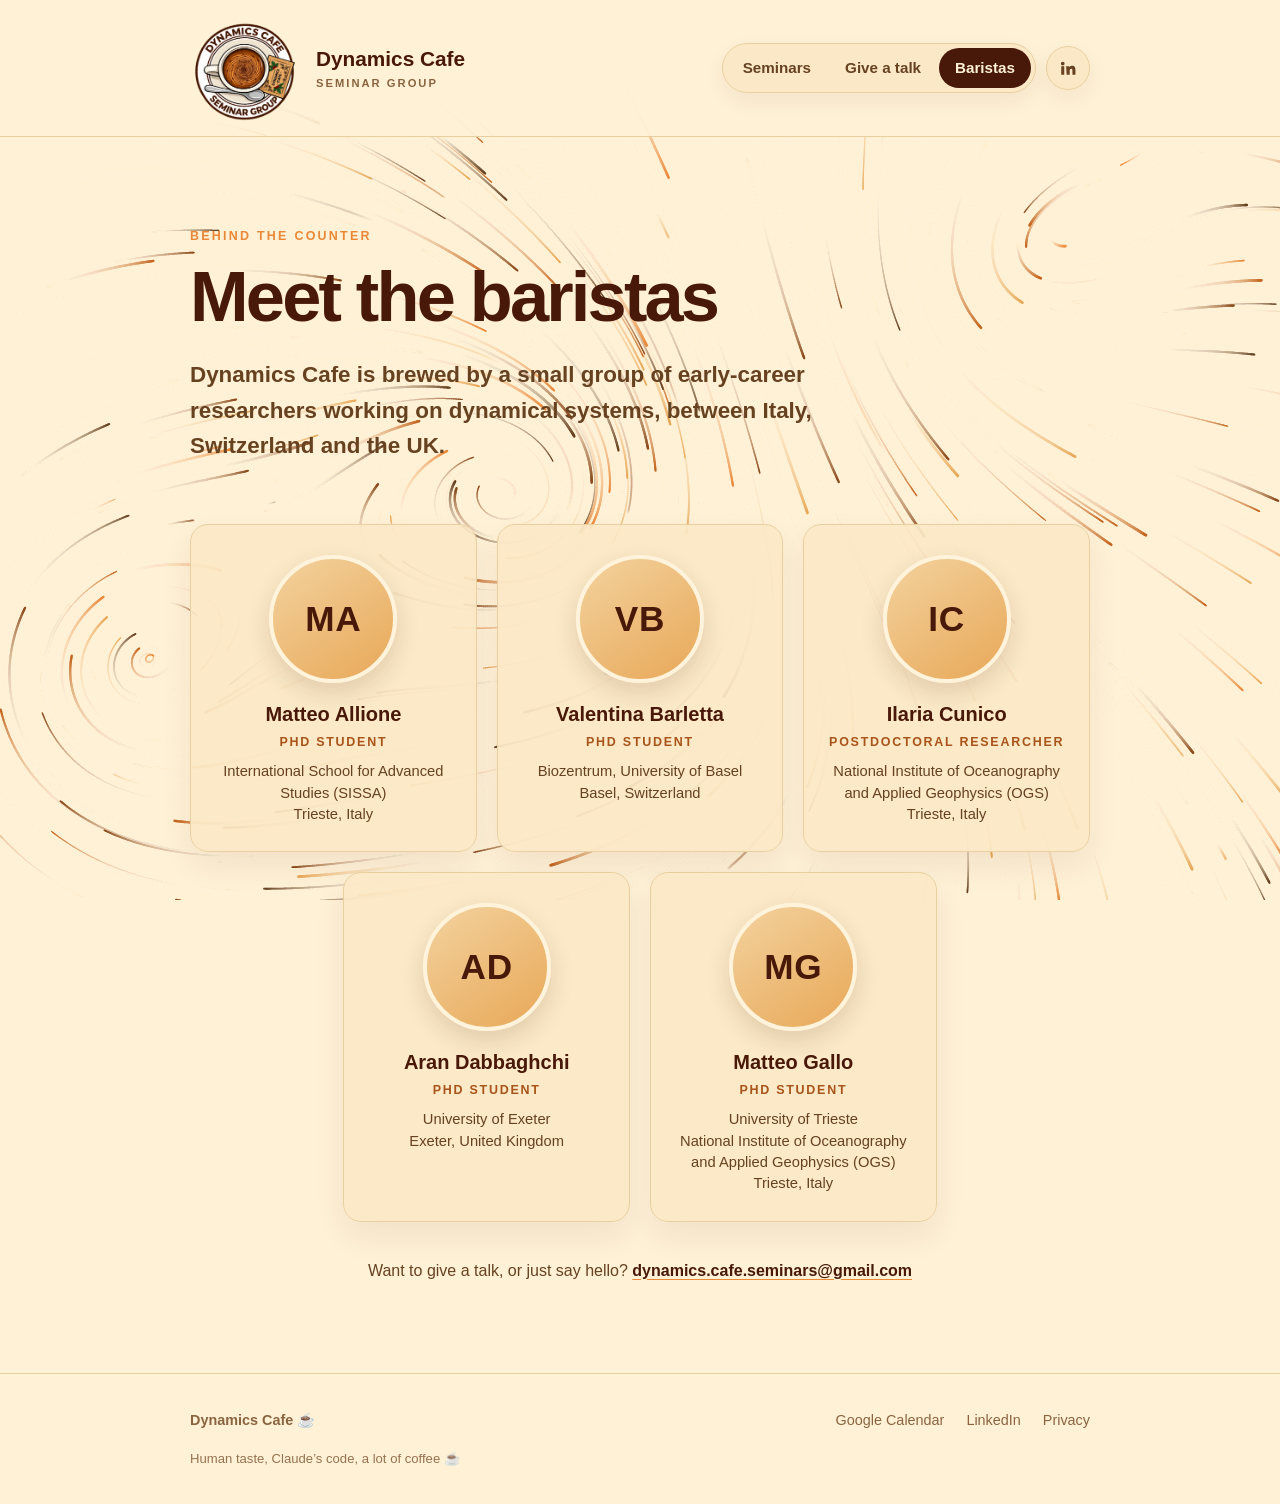
==== commit ac806168: "Christmas preview: varied ornaments per card, lights hang from the header line, hat sits on the pill" ====
--- a/baristas.html
+++ b/baristas.html
@@ -17,7 +17,7 @@
   <link rel="icon" type="image/png" sizes="192x192" href="img/favicon-192.png?v=2">
   <link rel="apple-touch-icon" href="img/apple-touch-icon.png?v=2">
   <!-- Christmas decorations, on by date (24 Nov - 10 Jan): see js/season.js -->
-  <script src="js/season.js?v=20261124k"></script>
+  <script src="js/season.js?v=20261124l"></script>
 
   <meta property="og:type" content="website">
   <meta property="og:site_name" content="Dynamics Cafe">
@@ -30,7 +30,7 @@
   <meta name="twitter:card" content="summary_large_image">
   <meta name="twitter:image" content="https://dynamics-cafe.github.io/img/preview-card.jpg">
 
-  <link rel="stylesheet" href="style.css?v=20261124j">
+  <link rel="stylesheet" href="style.css?v=20261124m">
 </head>
 
 <body>
--- a/style.css
+++ b/style.css
@@ -2529,7 +2529,7 @@
   position: absolute;
   left: 0;
   right: 0;
-  bottom: -16px;
+  top: calc(100% - 2.5px);           /* the wire's hooks sit on the header's bottom line */
   height: 26px;
   background-repeat: repeat-x;
   background-position: center top;
@@ -2555,24 +2555,31 @@
 .xmas-hat .nav-pill::after {
   content: "";
   position: absolute;
-  top: -15px;
-  left: -10px;
-  width: 34px;
-  height: 29px;
+  top: -19px;                        /* the fur brim rests on the pill's top-left corner */
+  left: 2px;
+  width: 42px;
+  height: 36px;
   background: url("../img/xmas/hat.webp") center / contain no-repeat;
-  transform: rotate(-14deg);
+  transform: rotate(18deg);
   pointer-events: none;
+}
+
+/* in the slim bar that follows the page there is less room above the pill */
+.xmas-hat .site-header.is-floating .nav-pill::after {
+  top: -12px;
+  left: 4px;
+  width: 32px;
+  height: 27px;
 }
 
 .xmas-hat .nav-pill.is-off::after {
   display: none;
 }
 
-/* holly: a sprig on the corner of the cards */
+/* ornaments: a different decoration on each card, all cut from the Christmas logo */
 .xmas-holly .barista,
 .xmas-holly .talk-panel,
-.xmas-holly .event,
-.xmas-holly .policy-toc {
+.xmas-holly .event {
   position: relative;
 }
 
@@ -2582,24 +2589,105 @@
 .xmas-holly .policy-toc::after {
   content: "";
   position: absolute;
+  background-repeat: no-repeat;
+  pointer-events: none;
+}
+
+/* holly sprig over the top-right corner */
+.xmas-holly .barista:nth-child(5n+1)::after,
+.xmas-holly .event.deck-slide:nth-child(3n+1)::after,
+.xmas-holly .policy-toc::after {
   top: -14px;
   right: -12px;
   width: 64px;
   height: 50px;
-  background: url("../img/xmas/holly.webp") center / contain no-repeat;
+  background-image: url("../img/xmas/holly.webp");
+  background-size: contain;
   transform: rotate(8deg);
-  pointer-events: none;
-}
-
-.xmas-holly .policy-toc {
-  overflow: visible;
-}
-
-.xmas-holly .event::after {
+}
+
+/* fir boughs tied with a bow, centred on the top edge */
+.xmas-holly .barista:nth-child(5n+2)::after,
+.xmas-holly .talk-panel::after {
+  top: -24px;
+  left: 50%;
+  width: 150px;
+  height: 62px;
+  background-image: url("../img/xmas/bough.webp");
+  background-size: contain;
+  background-position: center;
+  transform: translateX(-50%);
+}
+
+/* two baubles hanging from the top edge, on strings of different lengths */
+.xmas-holly .barista:nth-child(5n+3)::after {
+  top: 0;
+  left: 26px;
+  width: 64px;
+  height: 100px;
+  background-image:
+    url("../img/xmas/redbauble.webp"),
+    url("../img/xmas/handlebauble.webp"),
+    linear-gradient(#8B5E34, #8B5E34),
+    linear-gradient(#8B5E34, #8B5E34);
+  background-size: 30px auto, 28px auto, 1.5px 32px, 1.5px 54px;
+  background-position: 0 30px, 34px 52px, 14.5px 0, 47.5px 0;
+}
+
+/* a fir sprig and a pine cone over the top-left corner */
+.xmas-holly .barista:nth-child(5n+4)::after,
+.xmas-holly .event.deck-slide:nth-child(3n+2)::after {
+  top: -18px;
+  left: -16px;
+  width: 96px;
+  height: 90px;
+  background-image: url("../img/xmas/cone.webp"), url("../img/xmas/firpacket.webp");
+  background-size: 44px auto, 88px auto;
+  background-position: 38px 44px, 0 0;
+}
+
+/* two gold stars hanging on strings by the top-right corner */
+.xmas-holly .barista:nth-child(5n)::after,
+.xmas-holly .event.deck-slide:nth-child(3n)::after {
+  top: 0;
+  right: 22px;
+  width: 60px;
+  height: 92px;
+  background-image:
+    url("../img/xmas/hangstar.webp"),
+    url("../img/xmas/hangstar.webp"),
+    linear-gradient(#8B5E34, #8B5E34),
+    linear-gradient(#8B5E34, #8B5E34);
+  background-size: 28px auto, 24px auto, 1.5px 34px, 1.5px 56px;
+  background-position: 0 30px, 32px 52px, 13.25px 0, 43.25px 0;
+}
+
+/* seminar cards: the row they slide in clips anything outside them, so they stay inside */
+.xmas-holly .event.deck-slide:nth-child(3n+1)::after {
   top: 10px;
   right: 10px;
   width: 56px;
   height: 44px;
+}
+
+.xmas-holly .event.deck-slide:nth-child(3n+2)::after {
+  top: 0;
+  left: auto;
+  right: 0;
+  transform: scaleX(-1);
+  border-top-right-radius: 12px;
+}
+
+.xmas-holly .event > h3:first-of-type {
+  padding-right: 80px;               /* room for the ornament */
+}
+
+/* privacy contents: the list scrolls inside itself, so the holly sits inside its corner */
+.xmas-holly .policy-toc::after {
+  top: 8px;
+  right: 8px;
+  width: 48px;
+  height: 38px;
 }
 
 /* globe: snow falling inside the round "Brewing..." illustration (drawn by js/season.js) */
@@ -2611,49 +2699,9 @@
   pointer-events: none;
 }
 
-/* snow: a few flakes drifting down the background (js/season.js), behind the content */
-.xmas-snow-layer {
-  position: fixed;
-  inset: 0;
-  z-index: -1;
-  overflow: hidden;
-  pointer-events: none;
-}
-
-.xmas-snow-layer i {
-  position: absolute;
-  top: -12px;
-  animation: xmas-fall linear infinite;
-  will-change: transform;
-}
-
-.xmas-snow-layer b {
-  display: block;
-  width: var(--s);
-  height: var(--s);
-  border-radius: 50%;
-  background: #fff;
-  box-shadow: 0 0 2px rgba(110, 70, 40, 0.4);
-  animation: xmas-sway ease-in-out infinite alternate;
-}
-
-@keyframes xmas-fall {
-  to { transform: translateY(calc(100lvh + 24px)); }
-}
-
-@keyframes xmas-sway {
-  from { transform: translateX(-10px); }
-  to   { transform: translateX(10px); }
-}
-
 @media (prefers-reduced-motion: reduce) {
   .xmas-lights .header-bar::before,
   .xmas-lights .header-bar::after {
     animation: none;
   }
 }
-
-.xmas-holly .event > h3:first-of-type,
-.xmas-holly .event .event-title {
-  padding-right: 52px;               /* room for the holly in the corner */
-}
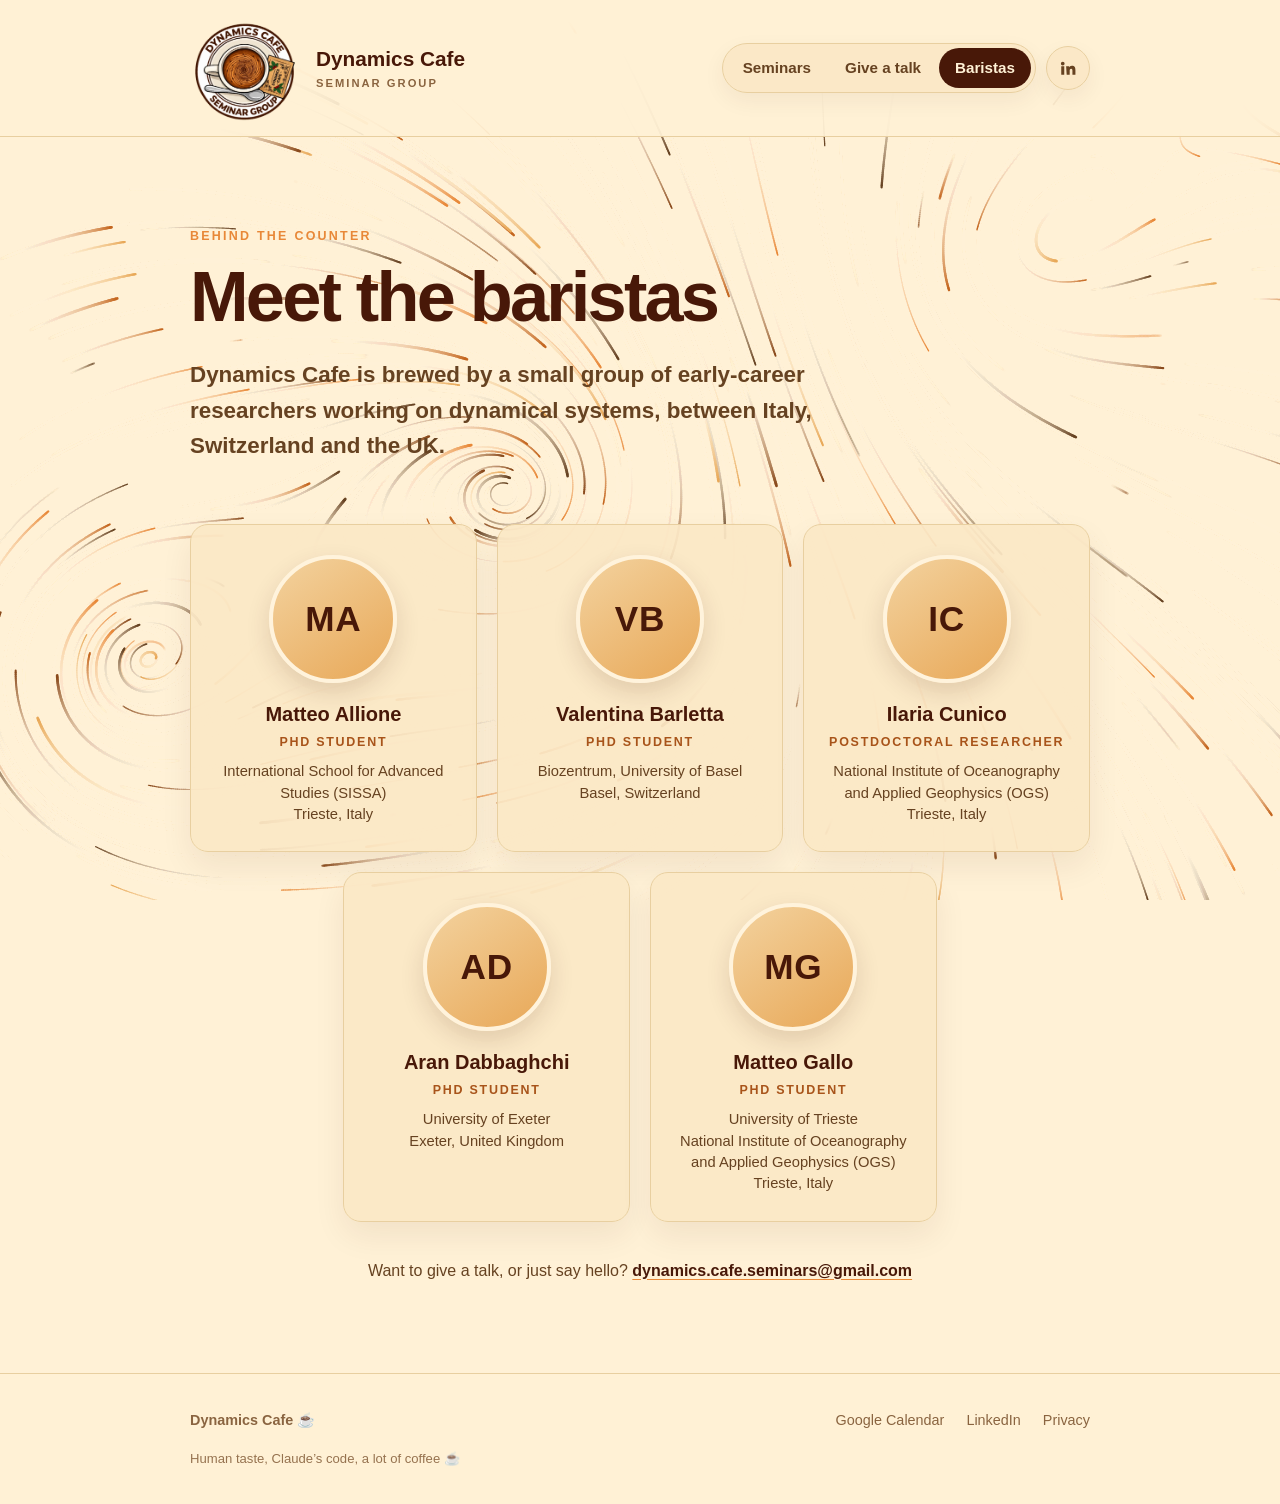
==== commit a8217df6: "Christmas preview: hand-drawn garlands with varied ornaments, hat worn by the pill (and the bar on t" ====
--- a/baristas.html
+++ b/baristas.html
@@ -17,7 +17,7 @@
   <link rel="icon" type="image/png" sizes="192x192" href="img/favicon-192.png?v=2">
   <link rel="apple-touch-icon" href="img/apple-touch-icon.png?v=2">
   <!-- Christmas decorations, on by date (24 Nov - 10 Jan): see js/season.js -->
-  <script src="js/season.js?v=20261124l"></script>
+  <script src="js/season.js?v=20261124n"></script>
 
   <meta property="og:type" content="website">
   <meta property="og:site_name" content="Dynamics Cafe">
@@ -30,7 +30,7 @@
   <meta name="twitter:card" content="summary_large_image">
   <meta name="twitter:image" content="https://dynamics-cafe.github.io/img/preview-card.jpg">
 
-  <link rel="stylesheet" href="style.css?v=20261124m">
+  <link rel="stylesheet" href="style.css?v=20261124n">
 </head>
 
 <body>
@@ -74,6 +74,7 @@
 <!-- the footer is written by js/footer.js, the same for every page -->
 <footer class="site-footer" id="site-footer"></footer>
 <script src="js/footer.js?v=20261124j"></script>
+<script src="js/garland.js?v=20261124p"></script>
 
 
 <script src="js/flow.js?v=20261124a"></script>
--- a/style.css
+++ b/style.css
@@ -2517,6 +2517,7 @@
 /* lights: a string along the bottom of the header, half the bulbs glowing at a time */
 .xmas-lights .site-header .header-bar {
   position: relative;
+  border-bottom-color: transparent;  /* the wire takes the place of the bottom line */
 }
 
 .xmas-lights .site-header.is-floating .header-bar {
@@ -2529,10 +2530,10 @@
   position: absolute;
   left: 0;
   right: 0;
-  top: calc(100% - 2.5px);           /* the wire's hooks sit on the header's bottom line */
+  top: calc(100% - 2px);             /* the wire's hooks sit exactly where the bottom line was */
   height: 26px;
-  background-repeat: repeat-x;
-  background-position: center top;
+  background-repeat: round no-repeat;  /* a whole number of swags: no cut bulb at either end */
+  background-position: left top;
   pointer-events: none;
 }
 
@@ -2551,144 +2552,56 @@
   50%      { opacity: 0.55; }
 }
 
-/* hat: a Santa hat riding on the dark header pill */
-.xmas-hat .nav-pill::after {
+/* hat: a Santa hat worn by the dark header pill, its fur brim resting along the pill's top edge.
+   On pages without a pill (the privacy notice) it sits on the outer bar instead. */
+.xmas-hat .nav-pill::after,
+.xmas-hat nav .links:has(.nav-pill.is-off)::after {
   content: "";
   position: absolute;
-  top: -19px;                        /* the fur brim rests on the pill's top-left corner */
-  left: 2px;
-  width: 42px;
-  height: 36px;
+  top: -22px;
+  left: 10px;
+  width: 44px;
+  height: 38px;
   background: url("../img/xmas/hat.webp") center / contain no-repeat;
-  transform: rotate(18deg);
+  transform: rotate(30deg) translateY(3px);
   pointer-events: none;
 }
 
-/* in the slim bar that follows the page there is less room above the pill */
-.xmas-hat .site-header.is-floating .nav-pill::after {
-  top: -12px;
-  left: 4px;
-  width: 32px;
-  height: 27px;
+.xmas-hat nav .links:has(.nav-pill.is-off)::after {
+  top: -24px;
+  left: 14px;
+  z-index: 2;
 }
 
 .xmas-hat .nav-pill.is-off::after {
   display: none;
 }
 
-/* ornaments: a different decoration on each card, all cut from the Christmas logo */
-.xmas-holly .barista,
-.xmas-holly .talk-panel,
-.xmas-holly .event {
+/* the slim bar that follows the page: a little more room above the pill for the hat */
+.xmas-hat .site-header.is-floating .header-bar {
+  padding-top: 18px;
+}
+
+/* garland: drawn by js/garland.js along the top edge of each card */
+.has-garland:not(.policy-toc) {
   position: relative;
 }
 
-.xmas-holly .barista::after,
-.xmas-holly .talk-panel::after,
-.xmas-holly .event::after,
-.xmas-holly .policy-toc::after {
-  content: "";
+.garland-svg {
   position: absolute;
-  background-repeat: no-repeat;
+  top: 0;
+  left: 0;
+  z-index: 1;
+  overflow: visible;
   pointer-events: none;
 }
 
-/* holly sprig over the top-right corner */
-.xmas-holly .barista:nth-child(5n+1)::after,
-.xmas-holly .event.deck-slide:nth-child(3n+1)::after,
-.xmas-holly .policy-toc::after {
-  top: -14px;
-  right: -12px;
-  width: 64px;
-  height: 50px;
-  background-image: url("../img/xmas/holly.webp");
-  background-size: contain;
-  transform: rotate(8deg);
-}
-
-/* fir boughs tied with a bow, centred on the top edge */
-.xmas-holly .barista:nth-child(5n+2)::after,
-.xmas-holly .talk-panel::after {
-  top: -24px;
-  left: 50%;
-  width: 150px;
-  height: 62px;
-  background-image: url("../img/xmas/bough.webp");
-  background-size: contain;
-  background-position: center;
-  transform: translateX(-50%);
-}
-
-/* two baubles hanging from the top edge, on strings of different lengths */
-.xmas-holly .barista:nth-child(5n+3)::after {
-  top: 0;
-  left: 26px;
-  width: 64px;
-  height: 100px;
-  background-image:
-    url("../img/xmas/redbauble.webp"),
-    url("../img/xmas/handlebauble.webp"),
-    linear-gradient(#8B5E34, #8B5E34),
-    linear-gradient(#8B5E34, #8B5E34);
-  background-size: 30px auto, 28px auto, 1.5px 32px, 1.5px 54px;
-  background-position: 0 30px, 34px 52px, 14.5px 0, 47.5px 0;
-}
-
-/* a fir sprig and a pine cone over the top-left corner */
-.xmas-holly .barista:nth-child(5n+4)::after,
-.xmas-holly .event.deck-slide:nth-child(3n+2)::after {
-  top: -18px;
-  left: -16px;
-  width: 96px;
-  height: 90px;
-  background-image: url("../img/xmas/cone.webp"), url("../img/xmas/firpacket.webp");
-  background-size: 44px auto, 88px auto;
-  background-position: 38px 44px, 0 0;
-}
-
-/* two gold stars hanging on strings by the top-right corner */
-.xmas-holly .barista:nth-child(5n)::after,
-.xmas-holly .event.deck-slide:nth-child(3n)::after {
-  top: 0;
-  right: 22px;
-  width: 60px;
-  height: 92px;
-  background-image:
-    url("../img/xmas/hangstar.webp"),
-    url("../img/xmas/hangstar.webp"),
-    linear-gradient(#8B5E34, #8B5E34),
-    linear-gradient(#8B5E34, #8B5E34);
-  background-size: 28px auto, 24px auto, 1.5px 34px, 1.5px 56px;
-  background-position: 0 30px, 32px 52px, 13.25px 0, 43.25px 0;
-}
-
-/* seminar cards: the row they slide in clips anything outside them, so they stay inside */
-.xmas-holly .event.deck-slide:nth-child(3n+1)::after {
-  top: 10px;
-  right: 10px;
-  width: 56px;
-  height: 44px;
-}
-
-.xmas-holly .event.deck-slide:nth-child(3n+2)::after {
-  top: 0;
-  left: auto;
-  right: 0;
-  transform: scaleX(-1);
-  border-top-right-radius: 12px;
-}
-
-.xmas-holly .event > h3:first-of-type {
-  padding-right: 80px;               /* room for the ornament */
-}
-
-/* privacy contents: the list scrolls inside itself, so the holly sits inside its corner */
-.xmas-holly .policy-toc::after {
-  top: 8px;
-  right: 8px;
-  width: 48px;
-  height: 38px;
-}
+/* a little more room at the top, so the ornaments hang clear of the content */
+.xmas-garland .barista { padding-top: 54px; }
+.xmas-garland .event { padding-top: 70px; }
+.xmas-garland .talk-panel { padding-top: 76px; }
+.xmas-garland .policy-toc { padding-top: 64px; }
+.xmas-garland .counter-card { padding-top: 64px; }
 
 /* globe: snow falling inside the round "Brewing..." illustration (drawn by js/season.js) */
 .xmas-globe-snow {
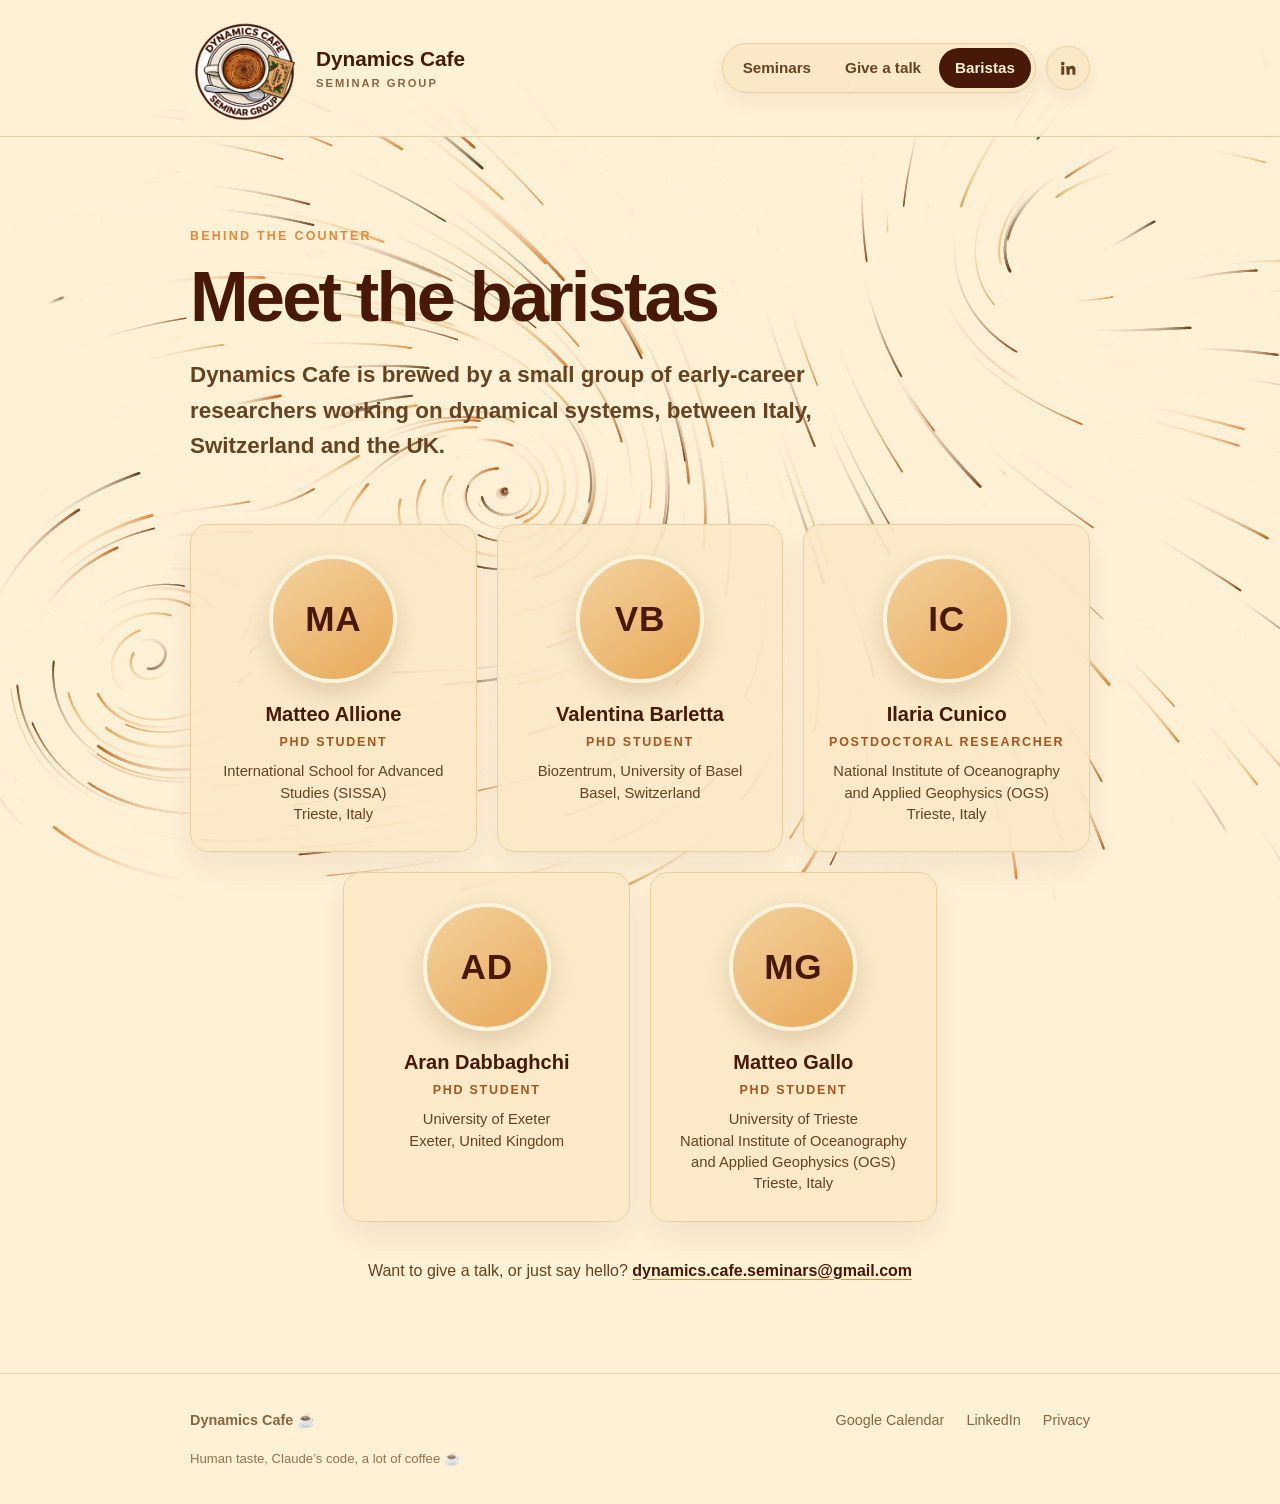
==== commit 3a8ae272: "Christmas preview: one featured garland, garlands across the team rows, a corner sprig; layered spri" ====
--- a/baristas.html
+++ b/baristas.html
@@ -30,7 +30,7 @@
   <meta name="twitter:card" content="summary_large_image">
   <meta name="twitter:image" content="https://dynamics-cafe.github.io/img/preview-card.jpg">
 
-  <link rel="stylesheet" href="style.css?v=20261124n">
+  <link rel="stylesheet" href="style.css?v=20261124q">
 </head>
 
 <body>
@@ -74,7 +74,7 @@
 <!-- the footer is written by js/footer.js, the same for every page -->
 <footer class="site-footer" id="site-footer"></footer>
 <script src="js/footer.js?v=20261124j"></script>
-<script src="js/garland.js?v=20261124p"></script>
+<script src="js/garland.js?v=20261124s"></script>
 
 
 <script src="js/flow.js?v=20261124a"></script>
--- a/style.css
+++ b/style.css
@@ -2538,12 +2538,12 @@
 }
 
 .xmas-lights .header-bar::before {
-  background-image: url("data:image/svg+xml,%3Csvg%20xmlns%3D%22http%3A//www.w3.org/2000/svg%22%20width%3D%22240%22%20height%3D%2226%22%20viewBox%3D%220%200%20240%2026%22%3E%3Cellipse%20cx%3D%2290%22%20cy%3D%2216%22%20rx%3D%226.5%22%20ry%3D%228.2%22%20fill%3D%22%23E7A92B%22%20opacity%3D%22.22%22/%3E%3Cellipse%20cx%3D%22210%22%20cy%3D%2216%22%20rx%3D%226.5%22%20ry%3D%228.2%22%20fill%3D%22%233D7FC4%22%20opacity%3D%22.22%22/%3E%3C/svg%3E"), url("data:image/svg+xml,%3Csvg%20xmlns%3D%22http%3A//www.w3.org/2000/svg%22%20width%3D%22240%22%20height%3D%2226%22%20viewBox%3D%220%200%20240%2026%22%3E%3Cpath%20d%3D%22M0%203%20Q30%2013%2060%203%20T120%203%20T180%203%20T240%203%22%20fill%3D%22none%22%20stroke%3D%22%234E2A14%22%20stroke-width%3D%221.4%22/%3E%3Crect%20x%3D%2227.6%22%20y%3D%227%22%20width%3D%224.8%22%20height%3D%224.2%22%20rx%3D%221%22%20fill%3D%22%235a3a1c%22/%3E%3Cellipse%20cx%3D%2230%22%20cy%3D%2216%22%20rx%3D%224.2%22%20ry%3D%226%22%20fill%3D%22%23D7322B%22/%3E%3Cellipse%20cx%3D%2228.6%22%20cy%3D%2214%22%20rx%3D%221.1%22%20ry%3D%222%22%20fill%3D%22%23fff%22%20opacity%3D%22.6%22/%3E%3Crect%20x%3D%2287.6%22%20y%3D%227%22%20width%3D%224.8%22%20height%3D%224.2%22%20rx%3D%221%22%20fill%3D%22%235a3a1c%22/%3E%3Cellipse%20cx%3D%2290%22%20cy%3D%2216%22%20rx%3D%224.2%22%20ry%3D%226%22%20fill%3D%22%23E7A92B%22/%3E%3Cellipse%20cx%3D%2288.6%22%20cy%3D%2214%22%20rx%3D%221.1%22%20ry%3D%222%22%20fill%3D%22%23fff%22%20opacity%3D%22.6%22/%3E%3Crect%20x%3D%22147.6%22%20y%3D%227%22%20width%3D%224.8%22%20height%3D%224.2%22%20rx%3D%221%22%20fill%3D%22%235a3a1c%22/%3E%3Cellipse%20cx%3D%22150%22%20cy%3D%2216%22%20rx%3D%224.2%22%20ry%3D%226%22%20fill%3D%22%232F8A46%22/%3E%3Cellipse%20cx%3D%22148.6%22%20cy%3D%2214%22%20rx%3D%221.1%22%20ry%3D%222%22%20fill%3D%22%23fff%22%20opacity%3D%22.6%22/%3E%3Crect%20x%3D%22207.6%22%20y%3D%227%22%20width%3D%224.8%22%20height%3D%224.2%22%20rx%3D%221%22%20fill%3D%22%235a3a1c%22/%3E%3Cellipse%20cx%3D%22210%22%20cy%3D%2216%22%20rx%3D%224.2%22%20ry%3D%226%22%20fill%3D%22%233D7FC4%22/%3E%3Cellipse%20cx%3D%22208.6%22%20cy%3D%2214%22%20rx%3D%221.1%22%20ry%3D%222%22%20fill%3D%22%23fff%22%20opacity%3D%22.6%22/%3E%3C/svg%3E");
+  background-image: url("data:image/svg+xml,%3Csvg%20xmlns%3D%22http%3A//www.w3.org/2000/svg%22%20width%3D%22240%22%20height%3D%2226%22%20viewBox%3D%220%200%20240%2026%22%3E%3Cellipse%20cx%3D%2290%22%20cy%3D%2216.4%22%20rx%3D%227%22%20ry%3D%228.6%22%20fill%3D%22%23E0A93A%22%20opacity%3D%22.2%22/%3E%3Cellipse%20cx%3D%22210%22%20cy%3D%2216.4%22%20rx%3D%227%22%20ry%3D%228.6%22%20fill%3D%22%23D9782E%22%20opacity%3D%22.2%22/%3E%3C/svg%3E"), url("data:image/svg+xml,%3Csvg%20xmlns%3D%22http%3A//www.w3.org/2000/svg%22%20width%3D%22240%22%20height%3D%2226%22%20viewBox%3D%220%200%20240%2026%22%3E%3Cpath%20d%3D%22M0%203%20Q30%2013%2060%203%20T120%203%20T180%203%20T240%203%22%20fill%3D%22none%22%20stroke%3D%22%234E2A14%22%20stroke-width%3D%221.4%22/%3E%3Crect%20x%3D%2227.4%22%20y%3D%227%22%20width%3D%225.2%22%20height%3D%224.4%22%20rx%3D%221%22%20fill%3D%22%23C9A24A%22%20stroke%3D%22%233A160A%22%20stroke-width%3D%22.8%22/%3E%3Cellipse%20cx%3D%2230%22%20cy%3D%2216.4%22%20rx%3D%224.3%22%20ry%3D%226.1%22%20fill%3D%22%23A8323A%22%20stroke%3D%22%233A160A%22%20stroke-width%3D%221%22/%3E%3Cellipse%20cx%3D%2228.5%22%20cy%3D%2214.4%22%20rx%3D%221.1%22%20ry%3D%222%22%20fill%3D%22%23fff%22%20opacity%3D%22.6%22/%3E%3Crect%20x%3D%2287.4%22%20y%3D%227%22%20width%3D%225.2%22%20height%3D%224.4%22%20rx%3D%221%22%20fill%3D%22%23C9A24A%22%20stroke%3D%22%233A160A%22%20stroke-width%3D%22.8%22/%3E%3Cellipse%20cx%3D%2290%22%20cy%3D%2216.4%22%20rx%3D%224.3%22%20ry%3D%226.1%22%20fill%3D%22%23E0A93A%22%20stroke%3D%22%233A160A%22%20stroke-width%3D%221%22/%3E%3Cellipse%20cx%3D%2288.5%22%20cy%3D%2214.4%22%20rx%3D%221.1%22%20ry%3D%222%22%20fill%3D%22%23fff%22%20opacity%3D%22.6%22/%3E%3Crect%20x%3D%22147.4%22%20y%3D%227%22%20width%3D%225.2%22%20height%3D%224.4%22%20rx%3D%221%22%20fill%3D%22%23C9A24A%22%20stroke%3D%22%233A160A%22%20stroke-width%3D%22.8%22/%3E%3Cellipse%20cx%3D%22150%22%20cy%3D%2216.4%22%20rx%3D%224.3%22%20ry%3D%226.1%22%20fill%3D%22%232F6A47%22%20stroke%3D%22%233A160A%22%20stroke-width%3D%221%22/%3E%3Cellipse%20cx%3D%22148.5%22%20cy%3D%2214.4%22%20rx%3D%221.1%22%20ry%3D%222%22%20fill%3D%22%23fff%22%20opacity%3D%22.6%22/%3E%3Crect%20x%3D%22207.4%22%20y%3D%227%22%20width%3D%225.2%22%20height%3D%224.4%22%20rx%3D%221%22%20fill%3D%22%23C9A24A%22%20stroke%3D%22%233A160A%22%20stroke-width%3D%22.8%22/%3E%3Cellipse%20cx%3D%22210%22%20cy%3D%2216.4%22%20rx%3D%224.3%22%20ry%3D%226.1%22%20fill%3D%22%23D9782E%22%20stroke%3D%22%233A160A%22%20stroke-width%3D%221%22/%3E%3Cellipse%20cx%3D%22208.5%22%20cy%3D%2214.4%22%20rx%3D%221.1%22%20ry%3D%222%22%20fill%3D%22%23fff%22%20opacity%3D%22.6%22/%3E%3C/svg%3E");
   animation: xmas-twinkle 2.6s ease-in-out infinite;
 }
 
 .xmas-lights .header-bar::after {
-  background-image: url("data:image/svg+xml,%3Csvg%20xmlns%3D%22http%3A//www.w3.org/2000/svg%22%20width%3D%22240%22%20height%3D%2226%22%20viewBox%3D%220%200%20240%2026%22%3E%3Cellipse%20cx%3D%2230%22%20cy%3D%2216%22%20rx%3D%226.5%22%20ry%3D%228.2%22%20fill%3D%22%23D7322B%22%20opacity%3D%22.22%22/%3E%3Cellipse%20cx%3D%22150%22%20cy%3D%2216%22%20rx%3D%226.5%22%20ry%3D%228.2%22%20fill%3D%22%232F8A46%22%20opacity%3D%22.22%22/%3E%3C/svg%3E");
+  background-image: url("data:image/svg+xml,%3Csvg%20xmlns%3D%22http%3A//www.w3.org/2000/svg%22%20width%3D%22240%22%20height%3D%2226%22%20viewBox%3D%220%200%20240%2026%22%3E%3Cellipse%20cx%3D%2230%22%20cy%3D%2216.4%22%20rx%3D%227%22%20ry%3D%228.6%22%20fill%3D%22%23A8323A%22%20opacity%3D%22.2%22/%3E%3Cellipse%20cx%3D%22150%22%20cy%3D%2216.4%22%20rx%3D%227%22%20ry%3D%228.6%22%20fill%3D%22%232F6A47%22%20opacity%3D%22.2%22/%3E%3C/svg%3E");
   animation: xmas-twinkle 2.6s ease-in-out -1.3s infinite;
 }
 
@@ -2582,26 +2582,51 @@
   padding-top: 18px;
 }
 
-/* garland: drawn by js/garland.js along the top edge of each card */
-.has-garland:not(.policy-toc) {
-  position: relative;
-}
-
+/* garlands (js/garland.js): one featured garland on the next-seminar card, one garland across
+   each row of the team page, and a single sprig on the corner of the "Give a talk" panel */
 .garland-svg {
   position: absolute;
   top: 0;
   left: 0;
-  z-index: 1;
+  z-index: 2;
   overflow: visible;
   pointer-events: none;
 }
 
-/* a little more room at the top, so the ornaments hang clear of the content */
-.xmas-garland .barista { padding-top: 54px; }
-.xmas-garland .event { padding-top: 70px; }
-.xmas-garland .talk-panel { padding-top: 76px; }
-.xmas-garland .policy-toc { padding-top: 64px; }
-.xmas-garland .counter-card { padding-top: 64px; }
+.garland-svg .orn-hit {
+  pointer-events: all;                 /* brushing an ornament sets it swinging */
+}
+
+.has-featured-garland {
+  position: relative;
+}
+
+.xmas-garland .event.has-featured-garland {
+  padding-top: 76px;                   /* the ornaments hang clear of the title */
+}
+
+.xmas-garland .barista-grid {
+  position: relative;
+}
+
+.xmas-garland .barista {
+  padding-top: 52px;
+}
+
+.xmas-garland .barista-grid > .garland-rows {
+  top: 0;
+  left: 0;
+}
+
+.has-corner-sprig {
+  position: relative;
+}
+
+.garland-corner {
+  top: -18px;
+  left: auto;
+  right: -18px;
+}
 
 /* globe: snow falling inside the round "Brewing..." illustration (drawn by js/season.js) */
 .xmas-globe-snow {
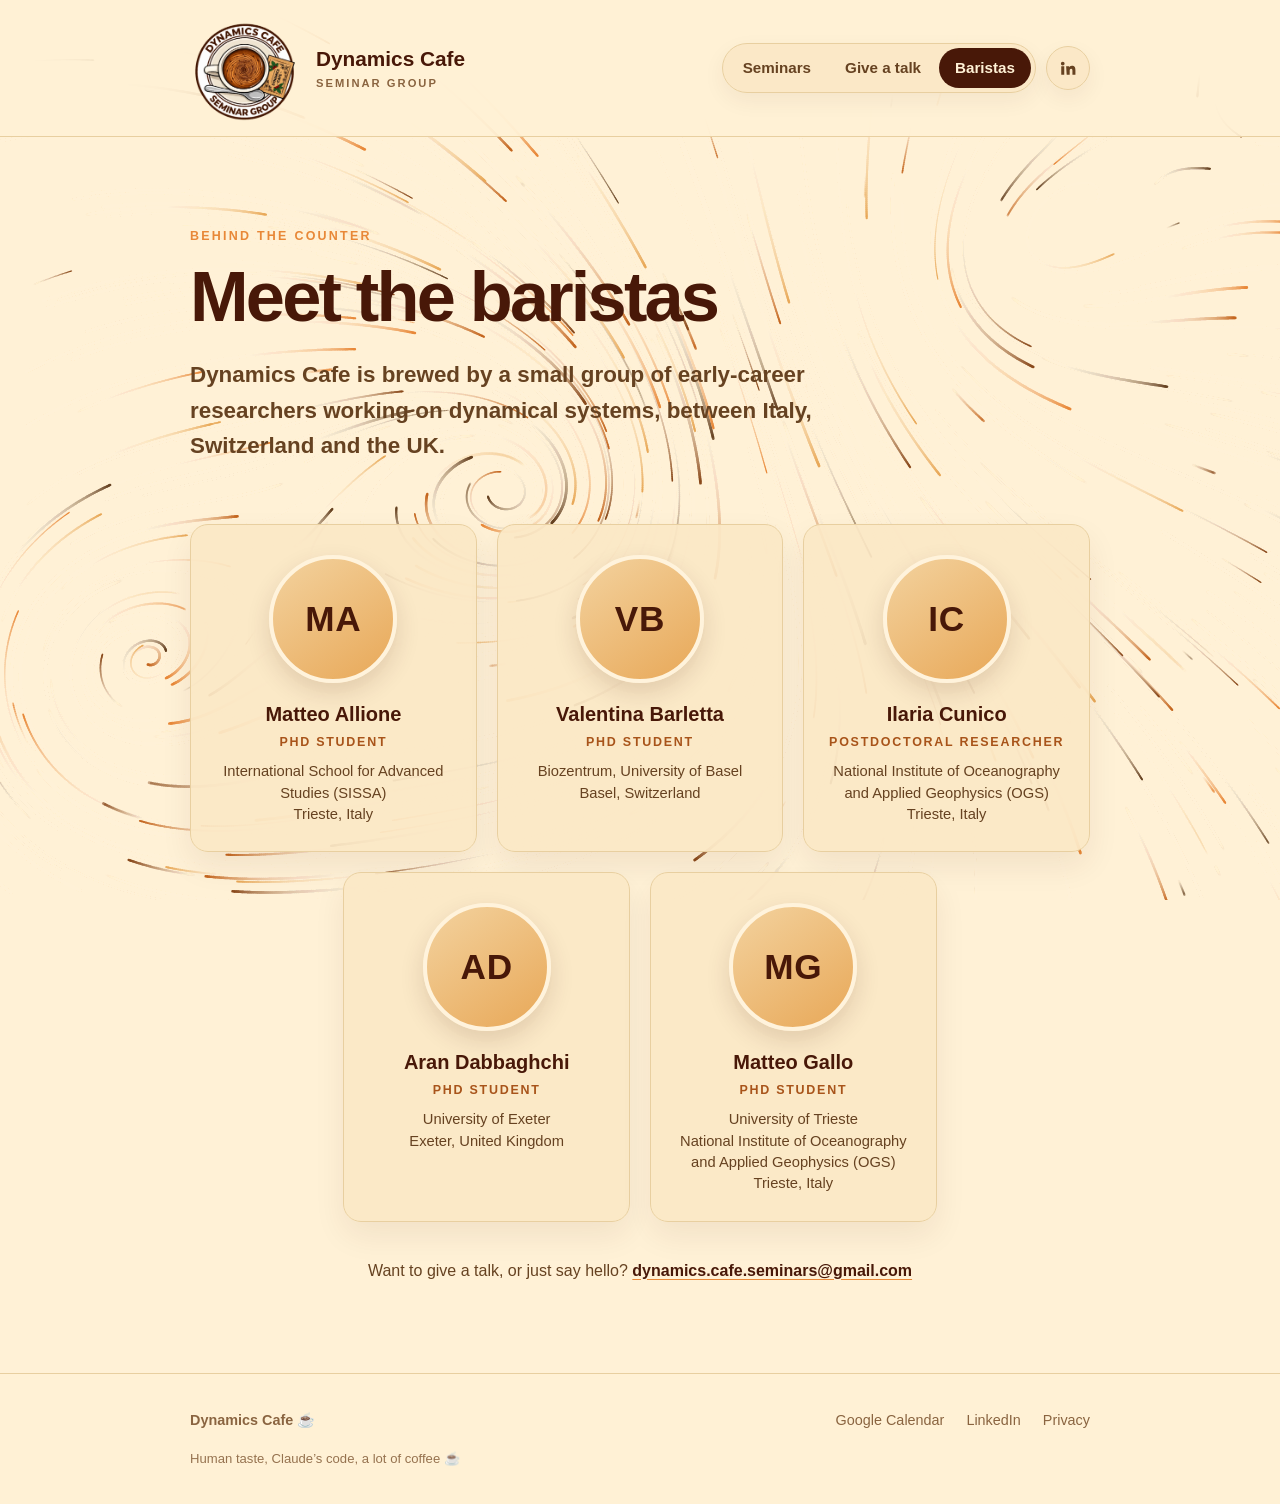
==== commit 8a875d4f: "Christmas preview: corner swag with holly, nestled pine cones and a bow; no hanging pine cones; the " ====
--- a/baristas.html
+++ b/baristas.html
@@ -30,7 +30,7 @@
   <meta name="twitter:card" content="summary_large_image">
   <meta name="twitter:image" content="https://dynamics-cafe.github.io/img/preview-card.jpg">
 
-  <link rel="stylesheet" href="style.css?v=20261124q">
+  <link rel="stylesheet" href="style.css?v=20261124u">
 </head>
 
 <body>
@@ -39,7 +39,7 @@
 
 <!-- the header is written by js/nav.js, the same for every page -->
 <header class="site-header" id="site-header"></header>
-<script src="js/nav.js?v=20261124j" data-page="baristas"></script>
+<script src="js/nav.js?v=20261124t" data-page="baristas"></script>
 
 
 <main>
@@ -74,7 +74,7 @@
 <!-- the footer is written by js/footer.js, the same for every page -->
 <footer class="site-footer" id="site-footer"></footer>
 <script src="js/footer.js?v=20261124j"></script>
-<script src="js/garland.js?v=20261124s"></script>
+<script src="js/garland.js?v=20261124u"></script>
 
 
 <script src="js/flow.js?v=20261124a"></script>
--- a/style.css
+++ b/style.css
@@ -56,6 +56,7 @@
   }
 
   nav .links.is-ready .nav-pill,
+  nav .links.is-ready .nav-hat,
   nav .links a,
   .site-header .header-bar {
     transition: none !important;
@@ -2553,28 +2554,33 @@
 }
 
 /* hat: a Santa hat worn by the dark header pill, its fur brim resting along the pill's top edge.
-   On pages without a pill (the privacy notice) it sits on the outer bar instead. */
-.xmas-hat .nav-pill::after,
-.xmas-hat nav .links:has(.nav-pill.is-off)::after {
-  content: "";
+   It is its own element (js/nav.js), gliding with the pill; on pages without a pill (the privacy
+   notice) it rests on the outer bar at the same height, so it never jumps. */
+.nav-hat {
+  display: none;
+}
+
+.xmas-hat .nav-hat {
+  display: block;
   position: absolute;
-  top: -22px;
+  top: -18px;
   left: 10px;
+  z-index: 2;
   width: 44px;
   height: 38px;
+  pointer-events: none;
+}
+
+.xmas-hat .nav-hat i {
+  display: block;
+  width: 100%;
+  height: 100%;
   background: url("../img/xmas/hat.webp") center / contain no-repeat;
   transform: rotate(30deg) translateY(3px);
-  pointer-events: none;
-}
-
-.xmas-hat nav .links:has(.nav-pill.is-off)::after {
-  top: -24px;
-  left: 14px;
-  z-index: 2;
-}
-
-.xmas-hat .nav-pill.is-off::after {
-  display: none;
+}
+
+.xmas-hat nav .links.is-ready .nav-hat {
+  transition: transform 0.85s cubic-bezier(0.65, 0, 0.35, 1);
 }
 
 /* the slim bar that follows the page: a little more room above the pill for the hat */
@@ -2623,9 +2629,9 @@
 }
 
 .garland-corner {
-  top: -18px;
+  top: -26px;                          /* the drawing's corner point sits on the panel's corner */
   left: auto;
-  right: -18px;
+  right: -38px;
 }
 
 /* globe: snow falling inside the round "Brewing..." illustration (drawn by js/season.js) */
@@ -2643,3 +2649,17 @@
     animation: none;
   }
 }
+
+/* phones: a smaller corner swag that stays on screen, with room under it for the bauble */
+@media (max-width: 650px) {
+  .garland-corner {
+    top: -16px;
+    right: -14px;
+    transform: scale(0.68);
+    transform-origin: top right;
+  }
+
+  .xmas-garland .talk-panel.has-corner-sprig {
+    padding-top: 76px;
+  }
+}
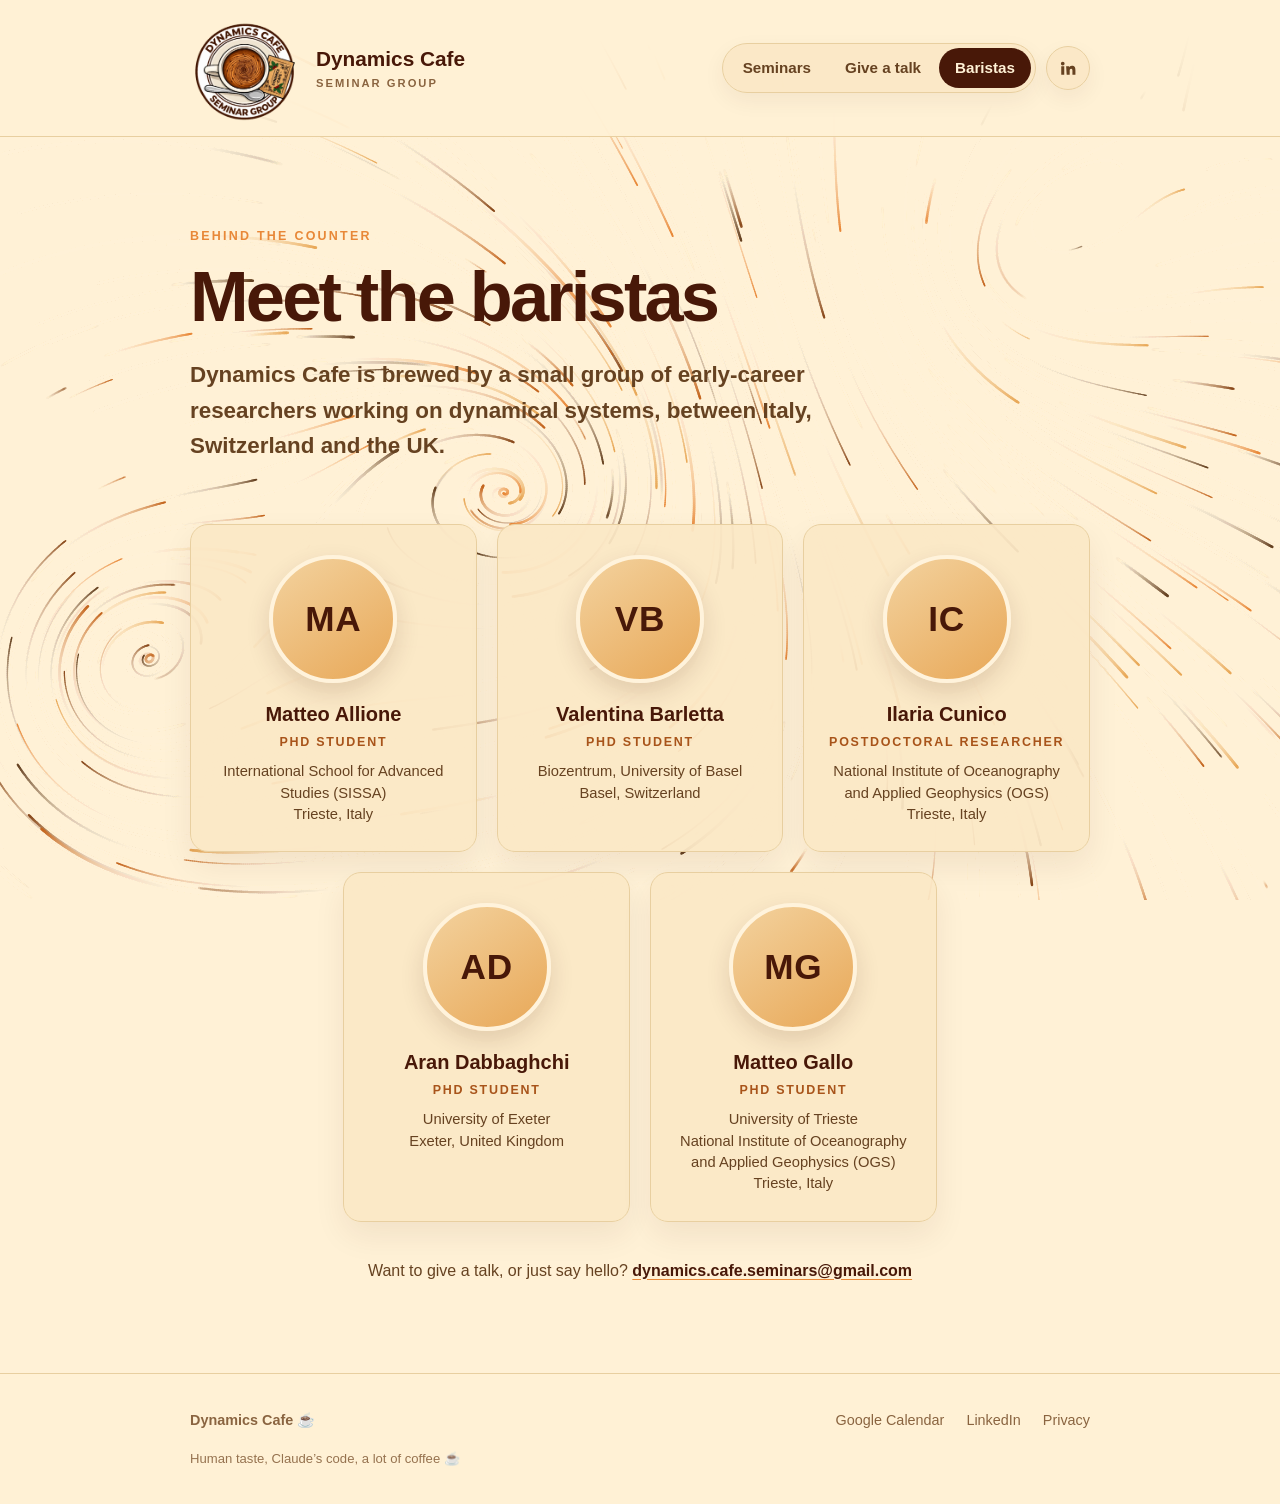
==== commit bd86ea56: "Christmas preview: the garland on every seminar card, a clearer snow globe, individually drawn twink" ====
--- a/baristas.html
+++ b/baristas.html
@@ -17,7 +17,7 @@
   <link rel="icon" type="image/png" sizes="192x192" href="img/favicon-192.png?v=2">
   <link rel="apple-touch-icon" href="img/apple-touch-icon.png?v=2">
   <!-- Christmas decorations, on by date (24 Nov - 10 Jan): see js/season.js -->
-  <script src="js/season.js?v=20261124n"></script>
+  <script src="js/season.js?v=20261124v"></script>
 
   <meta property="og:type" content="website">
   <meta property="og:site_name" content="Dynamics Cafe">
@@ -30,7 +30,7 @@
   <meta name="twitter:card" content="summary_large_image">
   <meta name="twitter:image" content="https://dynamics-cafe.github.io/img/preview-card.jpg">
 
-  <link rel="stylesheet" href="style.css?v=20261124u">
+  <link rel="stylesheet" href="style.css?v=20261124v">
 </head>
 
 <body>
@@ -74,7 +74,7 @@
 <!-- the footer is written by js/footer.js, the same for every page -->
 <footer class="site-footer" id="site-footer"></footer>
 <script src="js/footer.js?v=20261124j"></script>
-<script src="js/garland.js?v=20261124u"></script>
+<script src="js/garland.js?v=20261124v"></script>
 
 
 <script src="js/flow.js?v=20261124a"></script>
--- a/style.css
+++ b/style.css
@@ -2525,32 +2525,31 @@
   position: fixed;
 }
 
-.xmas-lights .header-bar::before,
-.xmas-lights .header-bar::after {
-  content: "";
+/* the bulbs and wire are drawn by js/season.js; the wire takes the place of the bottom line */
+.xmas-lights-svg {
   position: absolute;
   left: 0;
-  right: 0;
-  top: calc(100% - 2px);             /* the wire's hooks sit exactly where the bottom line was */
-  height: 26px;
-  background-repeat: round no-repeat;  /* a whole number of swags: no cut bulb at either end */
-  background-position: left top;
+  top: calc(100% - 2px);
+  overflow: visible;
   pointer-events: none;
 }
 
-.xmas-lights .header-bar::before {
-  background-image: url("data:image/svg+xml,%3Csvg%20xmlns%3D%22http%3A//www.w3.org/2000/svg%22%20width%3D%22240%22%20height%3D%2226%22%20viewBox%3D%220%200%20240%2026%22%3E%3Cellipse%20cx%3D%2290%22%20cy%3D%2216.4%22%20rx%3D%227%22%20ry%3D%228.6%22%20fill%3D%22%23E0A93A%22%20opacity%3D%22.2%22/%3E%3Cellipse%20cx%3D%22210%22%20cy%3D%2216.4%22%20rx%3D%227%22%20ry%3D%228.6%22%20fill%3D%22%23D9782E%22%20opacity%3D%22.2%22/%3E%3C/svg%3E"), url("data:image/svg+xml,%3Csvg%20xmlns%3D%22http%3A//www.w3.org/2000/svg%22%20width%3D%22240%22%20height%3D%2226%22%20viewBox%3D%220%200%20240%2026%22%3E%3Cpath%20d%3D%22M0%203%20Q30%2013%2060%203%20T120%203%20T180%203%20T240%203%22%20fill%3D%22none%22%20stroke%3D%22%234E2A14%22%20stroke-width%3D%221.4%22/%3E%3Crect%20x%3D%2227.4%22%20y%3D%227%22%20width%3D%225.2%22%20height%3D%224.4%22%20rx%3D%221%22%20fill%3D%22%23C9A24A%22%20stroke%3D%22%233A160A%22%20stroke-width%3D%22.8%22/%3E%3Cellipse%20cx%3D%2230%22%20cy%3D%2216.4%22%20rx%3D%224.3%22%20ry%3D%226.1%22%20fill%3D%22%23A8323A%22%20stroke%3D%22%233A160A%22%20stroke-width%3D%221%22/%3E%3Cellipse%20cx%3D%2228.5%22%20cy%3D%2214.4%22%20rx%3D%221.1%22%20ry%3D%222%22%20fill%3D%22%23fff%22%20opacity%3D%22.6%22/%3E%3Crect%20x%3D%2287.4%22%20y%3D%227%22%20width%3D%225.2%22%20height%3D%224.4%22%20rx%3D%221%22%20fill%3D%22%23C9A24A%22%20stroke%3D%22%233A160A%22%20stroke-width%3D%22.8%22/%3E%3Cellipse%20cx%3D%2290%22%20cy%3D%2216.4%22%20rx%3D%224.3%22%20ry%3D%226.1%22%20fill%3D%22%23E0A93A%22%20stroke%3D%22%233A160A%22%20stroke-width%3D%221%22/%3E%3Cellipse%20cx%3D%2288.5%22%20cy%3D%2214.4%22%20rx%3D%221.1%22%20ry%3D%222%22%20fill%3D%22%23fff%22%20opacity%3D%22.6%22/%3E%3Crect%20x%3D%22147.4%22%20y%3D%227%22%20width%3D%225.2%22%20height%3D%224.4%22%20rx%3D%221%22%20fill%3D%22%23C9A24A%22%20stroke%3D%22%233A160A%22%20stroke-width%3D%22.8%22/%3E%3Cellipse%20cx%3D%22150%22%20cy%3D%2216.4%22%20rx%3D%224.3%22%20ry%3D%226.1%22%20fill%3D%22%232F6A47%22%20stroke%3D%22%233A160A%22%20stroke-width%3D%221%22/%3E%3Cellipse%20cx%3D%22148.5%22%20cy%3D%2214.4%22%20rx%3D%221.1%22%20ry%3D%222%22%20fill%3D%22%23fff%22%20opacity%3D%22.6%22/%3E%3Crect%20x%3D%22207.4%22%20y%3D%227%22%20width%3D%225.2%22%20height%3D%224.4%22%20rx%3D%221%22%20fill%3D%22%23C9A24A%22%20stroke%3D%22%233A160A%22%20stroke-width%3D%22.8%22/%3E%3Cellipse%20cx%3D%22210%22%20cy%3D%2216.4%22%20rx%3D%224.3%22%20ry%3D%226.1%22%20fill%3D%22%23D9782E%22%20stroke%3D%22%233A160A%22%20stroke-width%3D%221%22/%3E%3Cellipse%20cx%3D%22208.5%22%20cy%3D%2214.4%22%20rx%3D%221.1%22%20ry%3D%222%22%20fill%3D%22%23fff%22%20opacity%3D%22.6%22/%3E%3C/svg%3E");
-  animation: xmas-twinkle 2.6s ease-in-out infinite;
-}
-
-.xmas-lights .header-bar::after {
-  background-image: url("data:image/svg+xml,%3Csvg%20xmlns%3D%22http%3A//www.w3.org/2000/svg%22%20width%3D%22240%22%20height%3D%2226%22%20viewBox%3D%220%200%20240%2026%22%3E%3Cellipse%20cx%3D%2230%22%20cy%3D%2216.4%22%20rx%3D%227%22%20ry%3D%228.6%22%20fill%3D%22%23A8323A%22%20opacity%3D%22.2%22/%3E%3Cellipse%20cx%3D%22150%22%20cy%3D%2216.4%22%20rx%3D%227%22%20ry%3D%228.6%22%20fill%3D%22%232F6A47%22%20opacity%3D%22.2%22/%3E%3C/svg%3E");
-  animation: xmas-twinkle 2.6s ease-in-out -1.3s infinite;
-}
-
-@keyframes xmas-twinkle {
-  0%, 100% { opacity: 1; }
-  50%      { opacity: 0.55; }
+.xmas-lights-svg .xl-glow {
+  animation: xmas-glow 3s ease-in-out infinite;
+}
+
+.xmas-lights-svg .xl-core {
+  animation: xmas-core 3s ease-in-out infinite;
+}
+
+@keyframes xmas-glow {
+  0%, 100% { opacity: 0.35; }
+  50%      { opacity: 1; }
+}
+
+@keyframes xmas-core {
+  0%, 100% { opacity: 0.25; }
+  50%      { opacity: 0.95; }
 }
 
 /* hat: a Santa hat worn by the dark header pill, its fur brim resting along the pill's top edge.
@@ -2634,7 +2633,27 @@
   right: -38px;
 }
 
-/* globe: snow falling inside the round "Brewing..." illustration (drawn by js/season.js) */
+/* globe: snow falling inside the round "Brewing..." illustration (drawn by js/season.js),
+   behind a cool, glassy tint so the white flakes show */
+.xmas-globe .brew-art {
+  background: radial-gradient(circle at 50% 38%, #F7FAFC 0%, #E3ECF3 52%, #C9DAE7 100%);
+  border-color: #AFC3D3;
+  box-shadow: inset 0 -10px 22px rgba(70, 100, 130, 0.18), 0 6px 16px rgba(72, 24, 8, 0.08);
+}
+
+.xmas-globe .brew-art::after {
+  content: "";
+  position: absolute;
+  inset: 10px 18px auto auto;
+  width: 46px;
+  height: 46px;
+  border-radius: 50%;
+  border-top: 4px solid rgba(255, 255, 255, 0.85);
+  transform: rotate(28deg);
+  pointer-events: none;
+  z-index: 2;
+}
+
 .xmas-globe-snow {
   position: absolute;
   inset: 0;
@@ -2644,8 +2663,8 @@
 }
 
 @media (prefers-reduced-motion: reduce) {
-  .xmas-lights .header-bar::before,
-  .xmas-lights .header-bar::after {
+  .xmas-lights-svg .xl-glow,
+  .xmas-lights-svg .xl-core {
     animation: none;
   }
 }
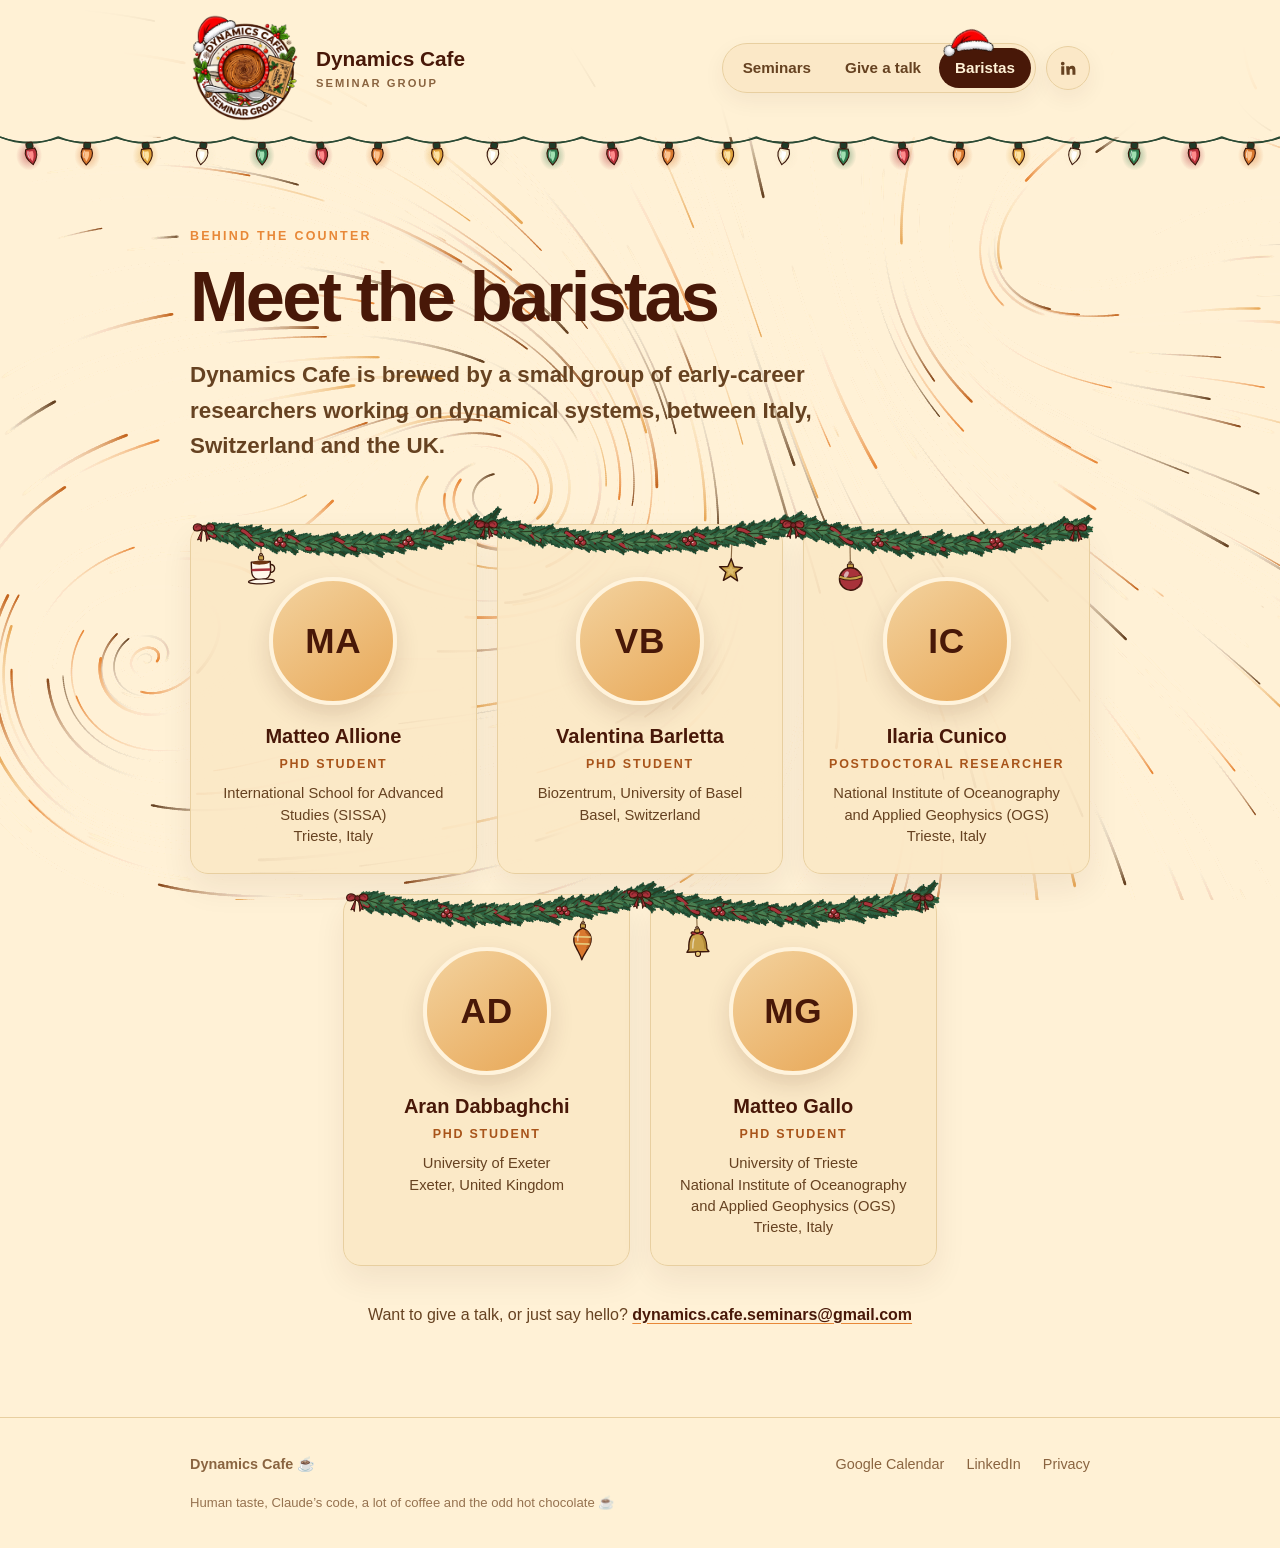
==== commit 16c8861e: "Christmas decorations live: on by date, 24 November to 10 January (Europe/Rome Time) Co-Authored-By:" ====
--- a/baristas.html
+++ b/baristas.html
@@ -17,7 +17,7 @@
   <link rel="icon" type="image/png" sizes="192x192" href="img/favicon-192.png?v=2">
   <link rel="apple-touch-icon" href="img/apple-touch-icon.png?v=2">
   <!-- Christmas decorations, on by date (24 Nov - 10 Jan): see js/season.js -->
-  <script src="js/season.js?v=20261124v"></script>
+  <script src="js/season.js?v=20261124w"></script>
 
   <meta property="og:type" content="website">
   <meta property="og:site_name" content="Dynamics Cafe">
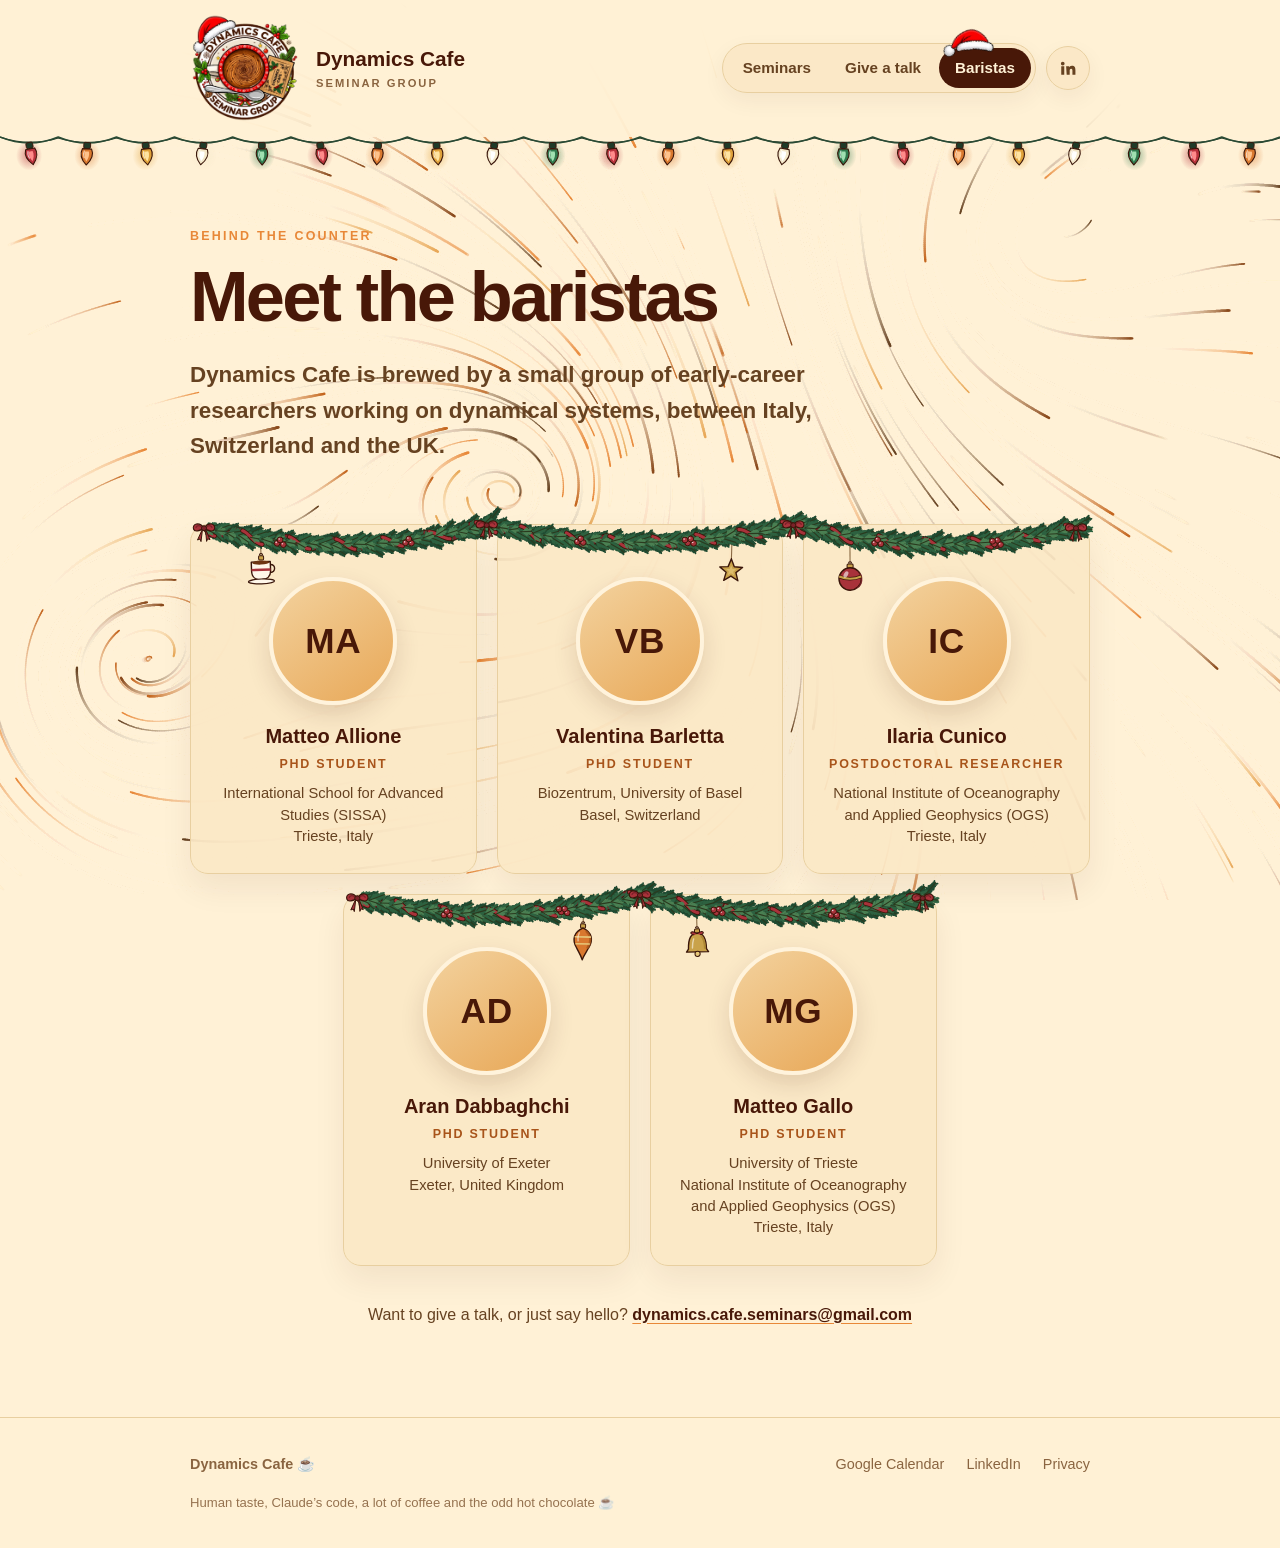
==== commit 5cab5d57: "Show speaker and organiser portraits as background images, so Google never uses a face as the site's" ====
--- a/baristas.html
+++ b/baristas.html
@@ -30,7 +30,7 @@
   <meta name="twitter:card" content="summary_large_image">
   <meta name="twitter:image" content="https://dynamics-cafe.github.io/img/preview-card.jpg">
 
-  <link rel="stylesheet" href="style.css?v=20261124v">
+  <link rel="stylesheet" href="style.css?v=20261126a">
 </head>
 
 <body>
@@ -78,7 +78,7 @@
 
 
 <script src="js/flow.js?v=20261124a"></script>
-<script src="js/team.js?v=20261124b"></script>
+<script src="js/team.js?v=20261126a"></script>
 
 </body>
 </html>
--- a/style.css
+++ b/style.css
@@ -830,14 +830,6 @@
   position: relative;
 }
 
-.speaker-photo img {
-  display: block;
-  width: 100%;
-  height: 100%;
-  object-fit: cover;
-  max-width: none;
-}
-
 .speaker-links {
   margin-top: 0;
 }
@@ -2053,12 +2045,11 @@
   box-shadow: 0 4px 10px rgba(72, 24, 8, 0.12);
 }
 
-.barista-face img,
-.barista-photo img {
-  width: 100%;
-  height: 100%;
-  object-fit: cover;
-  max-width: none;
+.barista-face.is-photo,
+.barista-photo.is-photo {
+  background-size: cover;
+  background-position: center;
+  background-repeat: no-repeat;
 }
 
 .is-initials {
